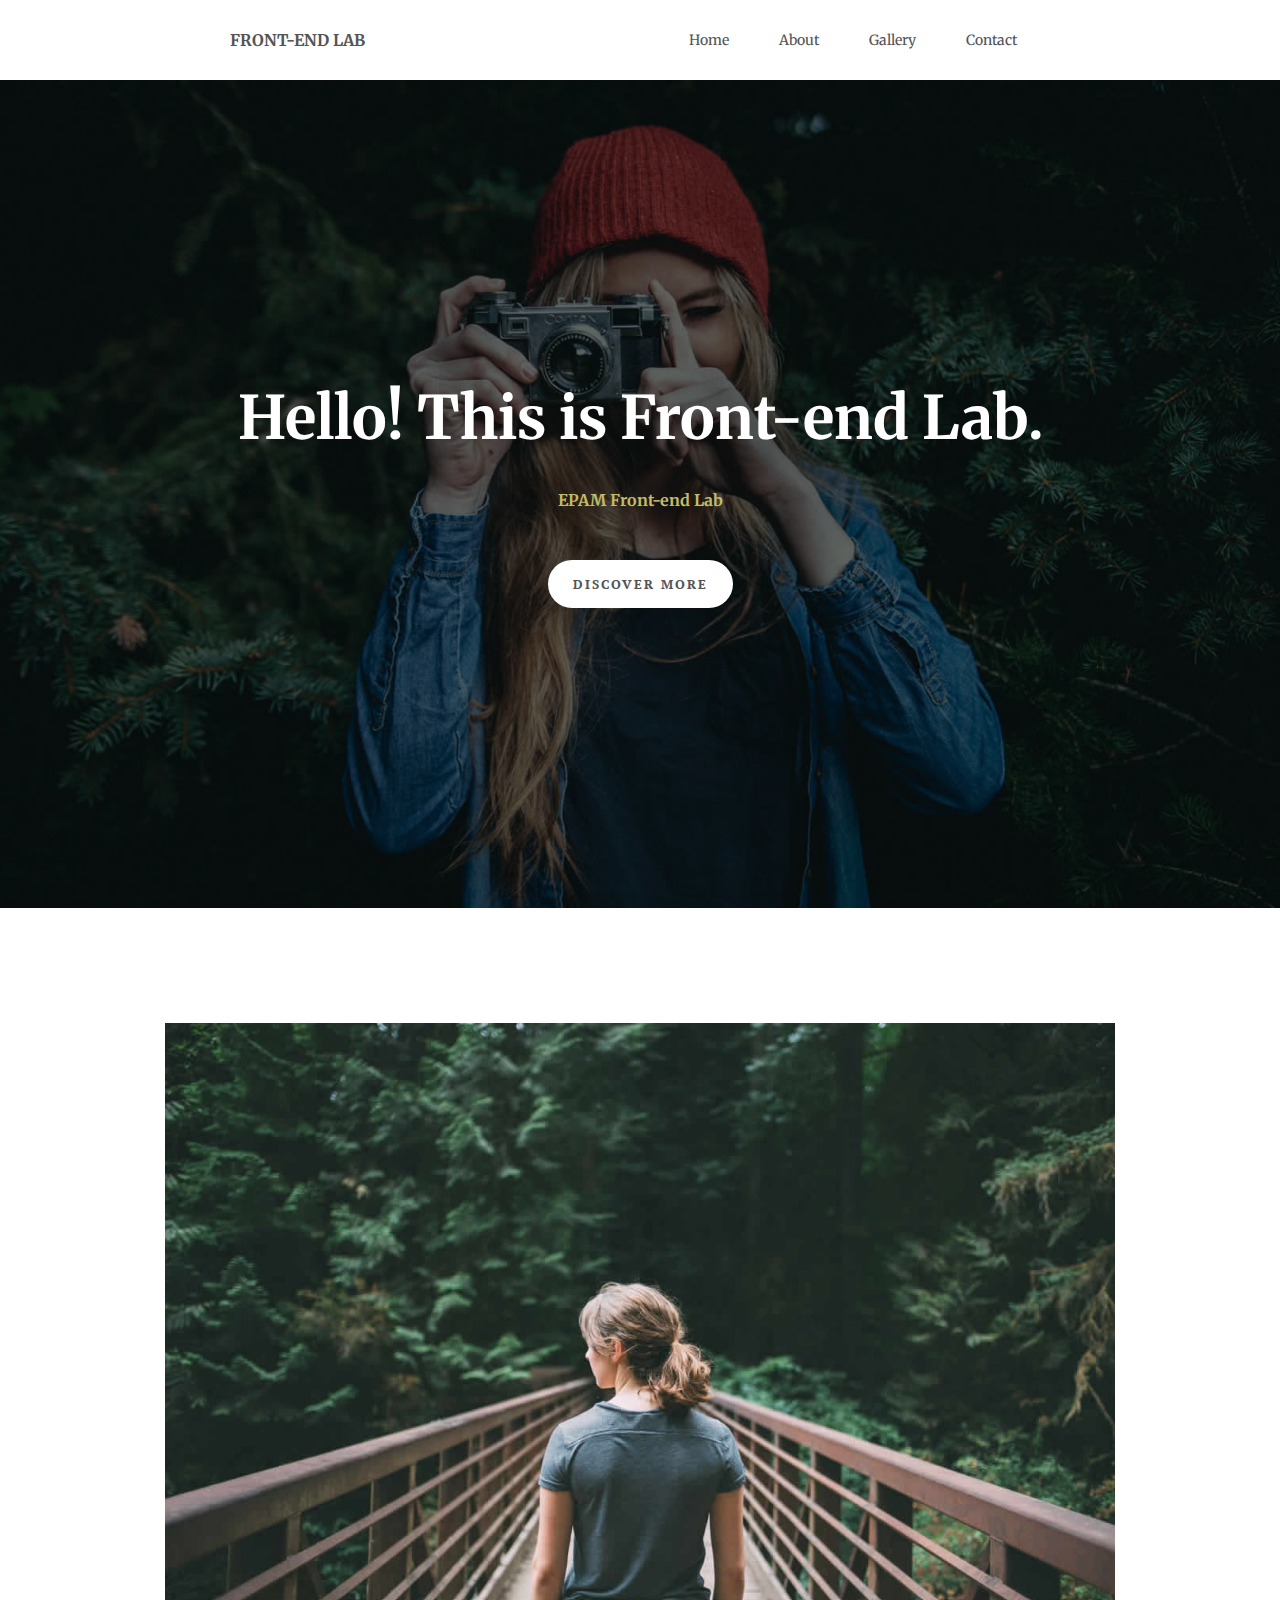
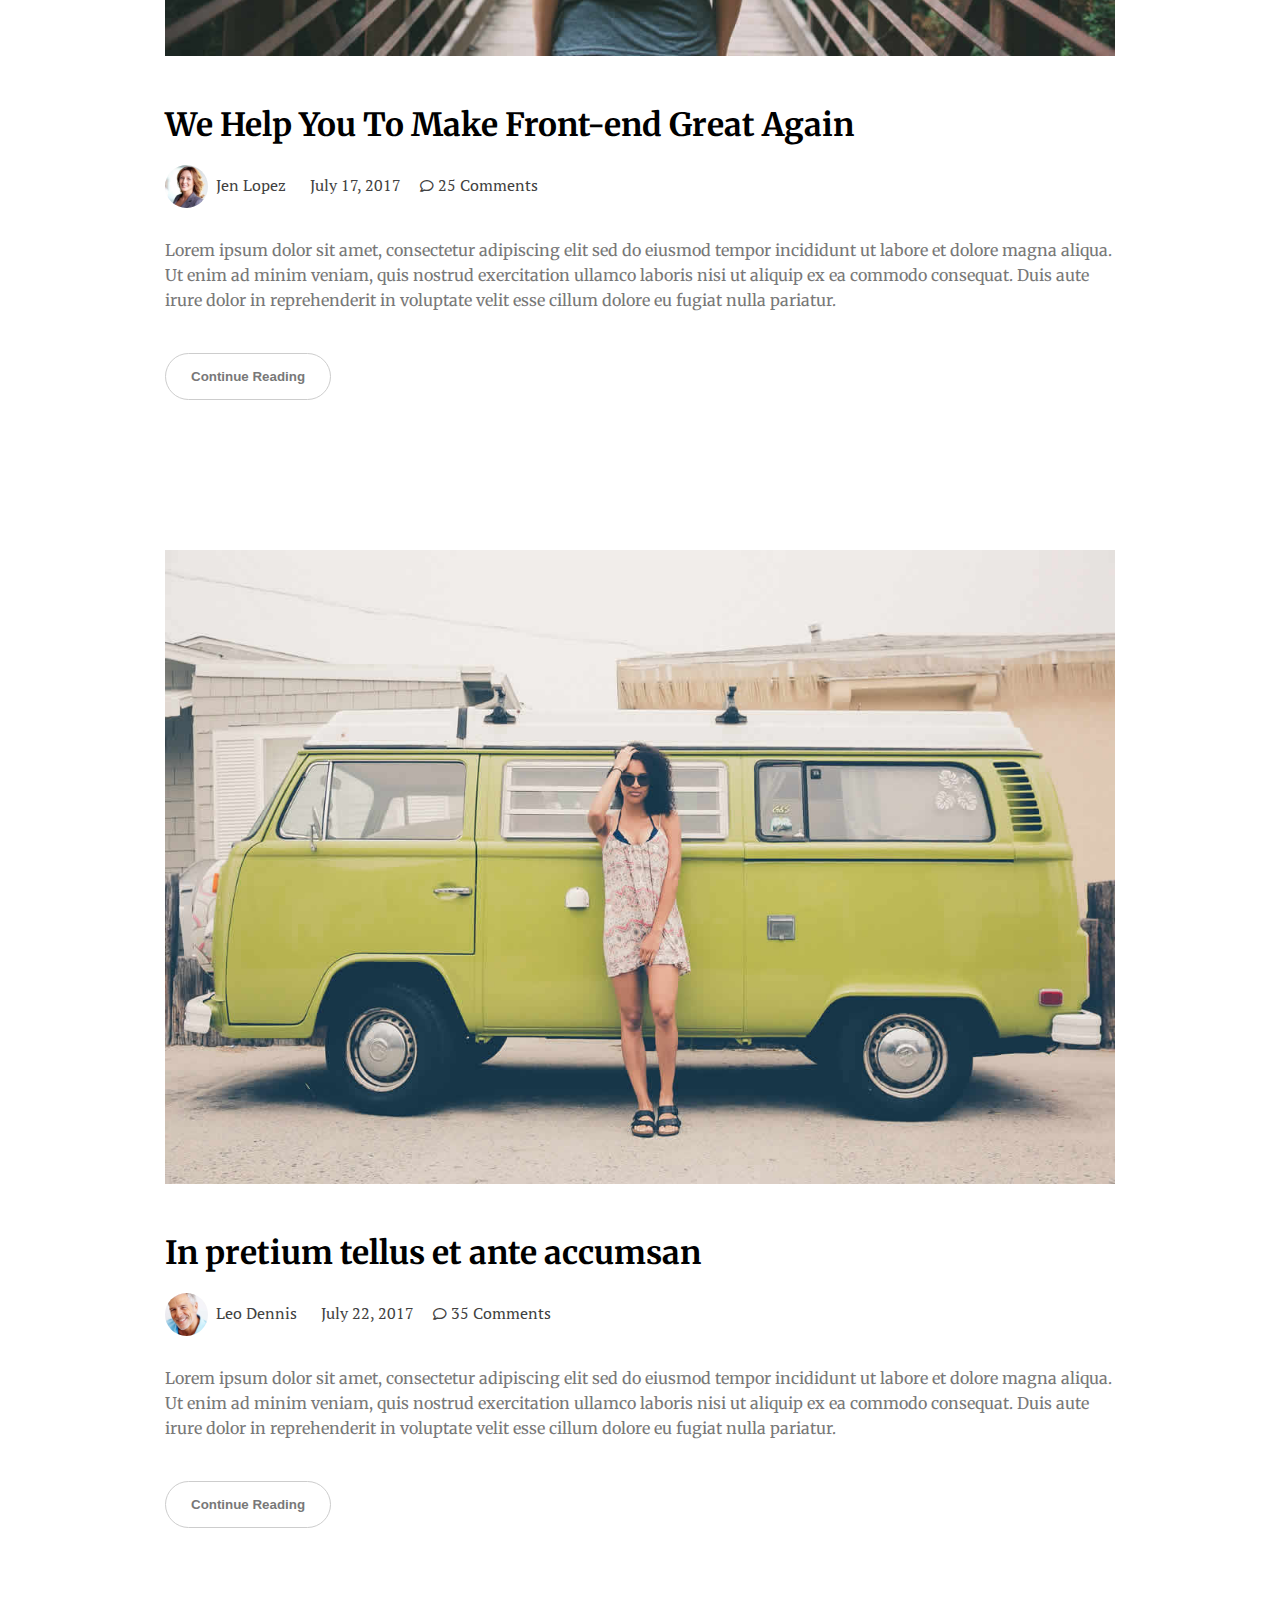
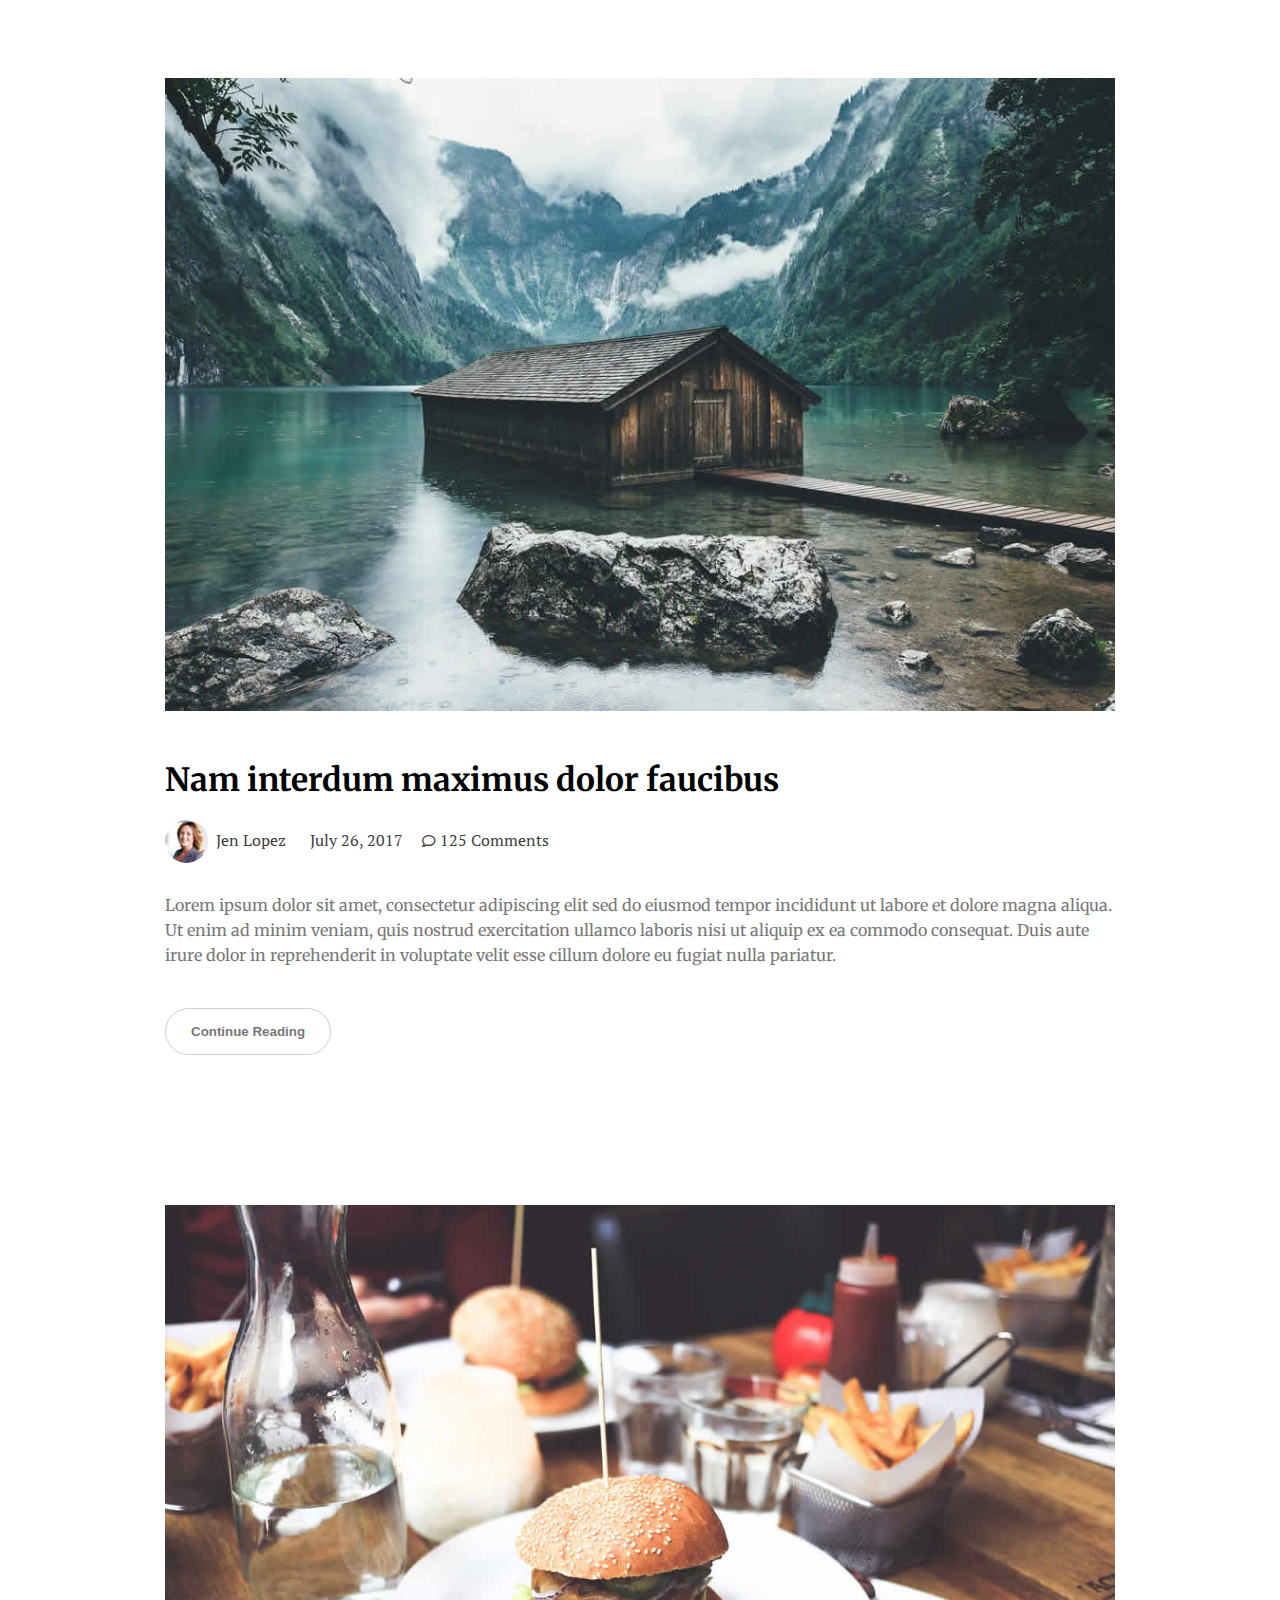
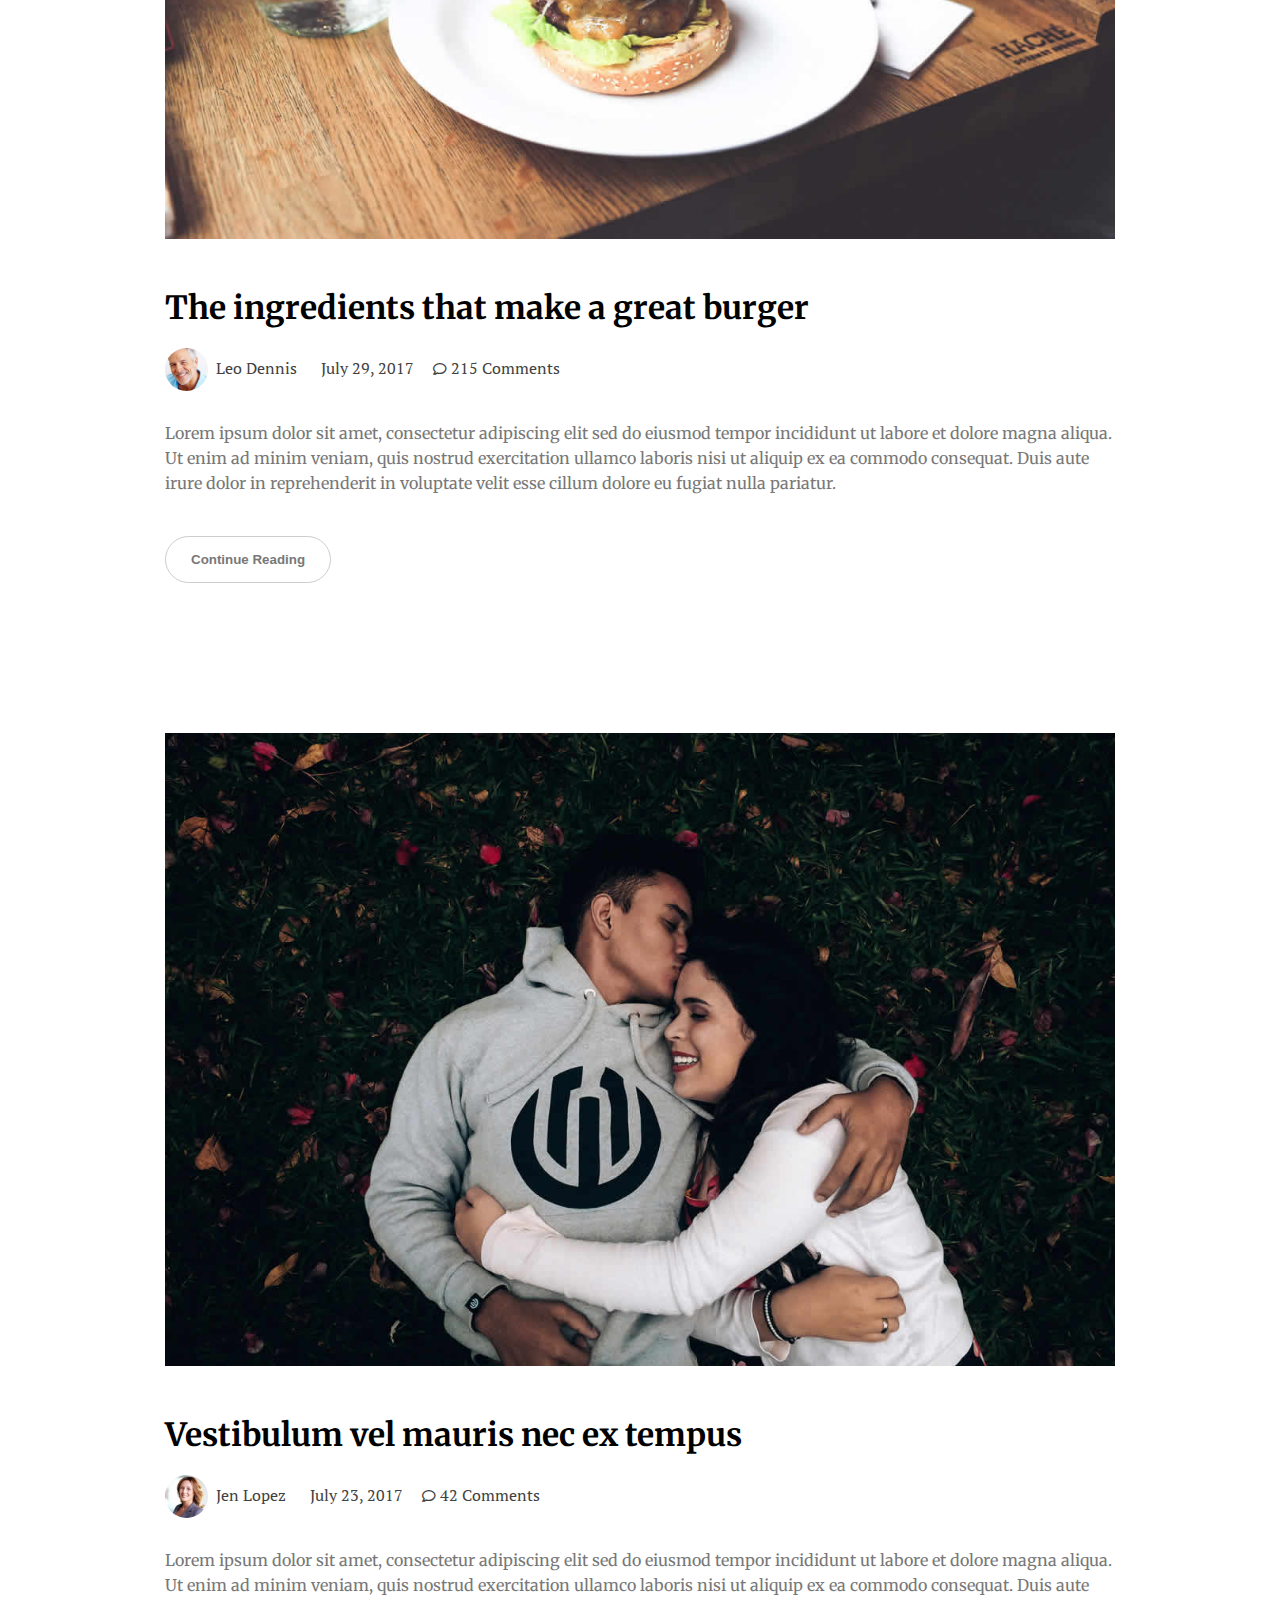
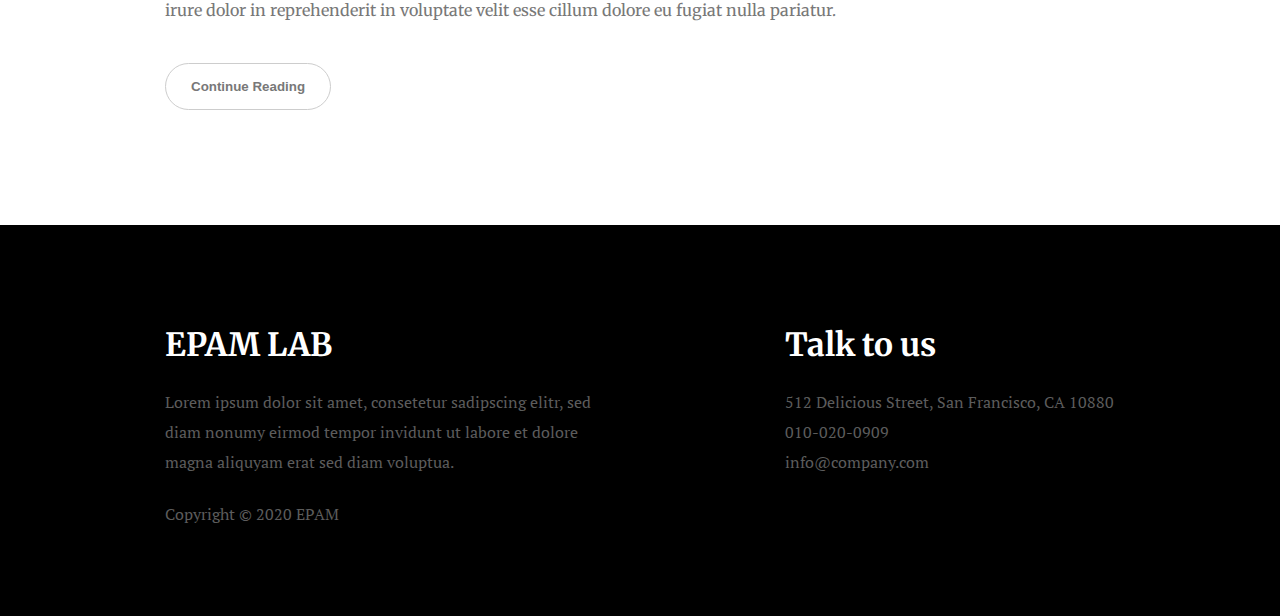
==== FL13_HW4/homework/index.html @ f28b0c0f "Add files via upload" ====
<!DOCTYPE html>
<html lang="en">
<head>
    <meta charset="UTF-8">
    <meta name="viewport" content="width=device-width, initial-scale=1.0">

    <link href="https://fonts.googleapis.com/css2?family=Merriweather:wght@300&display=swap" rel="stylesheet">
    <link href="https://fonts.googleapis.com/css2?family=PT+Serif&display=swap" rel="stylesheet">
    <link rel="stylesheet" type="text/css" href="https://use.fontawesome.com/releases/v5.12.0/css/all.css">

    <link rel="stylesheet" type="text/css" href="css/style.css">

    <title>Document</title>
</head>
<body>
    

    <header class="header">
            <nav class="navbar">
                <a class="navbar__brand" href="#">Front-end Lab</a>
                <input type="checkbox" id="button" class="navbar__hamburger">
                <label for="button" class="navbar__hamburger"><i class="fas fa-bars"></i></label>
                <ul class="navbar__list">
                    <li class="navbar-list__item"><a href="#">Home</a></li>
                    <li class="navbar-list__item"><a href="#">About</a></li>
                    <li class="navbar-list__item"><a href="#">Gallery</a></li>
                    <li class="navbar-list__item"><a href="#">Contact</a></li>
                </ul>
            </nav>
    
            <div class="homepage">
                <div class="homepage__wrap">
                    <h1 class="homepage__heading-1">Hello! This is Front-end Lab.</h1>
                    <h4 class="homepage__heading-2">EPAM Front-end Lab</h4>
                    <button class="homepage__learn-more">Discover More</button>
                </div>
            </div>
    </header>
    <main class="section">
        <div class="section__container">
            <section class="section__hero">
                <div class="section__header">
                    <img src="./img/blog-image1.jpg" alt="blog-image" class="section-header__img">
                </div>
                <div class="section__body">
                    <h1 class="section-body__title">We Help You To Make Front-end Great Again</h1>
                    <div class="section-body__info">
                        <div class="section-body__wrap-img">
                            <img src="./img/author-image1.jpg" alt="author-image" class="section-body__img">
                        </div>
                        <div class="section-body__wrap-info">
                            <p class="section-body-info__item">
                                <span class="info-item__name">Jen Lopez</span>
                                <span class="info-item__date">July 17, 2017</span>
                                <span class="info-item__cmnt"><i class="far fa-comment"></i> 25 Comments</span>
                            </p>
                        </div>
                    </div>
                    <div class="section-body__content">
                        <p class="section-body-content__item">
                            Lorem ipsum dolor sit amet, consectetur adipiscing elit sed do eiusmod tempor incididunt ut labore et dolore magna aliqua. Ut enim ad minim veniam, quis nostrud exercitation ullamco laboris nisi ut aliquip ex ea commodo consequat. Duis aute irure dolor in reprehenderit in voluptate velit esse cillum dolore eu fugiat nulla pariatur.
                        </p>
                    </div>
                    <div class="section-body__learn-more">
                        <button class="section-body-lm__item">
                            Continue Reading
                        </button>
                    </div>
                </div>
            </section>

            <section class="section__hero">
                <div class="section__header">
                    <img src="./img/blog-image2.jpg" alt="blog-image" class="section-header__img">
                </div>
                <div class="section__body">
                    <h1 class="section-body__title">In pretium tellus et ante accumsan</h1>
                    <div class="section-body__info">
                        <div class="section-body__wrap-img">
                            <img src="./img/author-image2.jpg" alt="author-image" class="section-body__img">
                        </div>
                        <div class="section-body__wrap-info">
                            <p class="section-body-info__item">
                                <span class="info-item__name">Leo Dennis</span>
                                <span class="info-item__date">July 22, 2017</span>
                                <span class="info-item__cmnt"><i class="far fa-comment"></i> 35 Comments</span>
                            </p>
                        </div>
                    </div>
                    <div class="section-body__content">
                        <p class="section-body-content__item">
                            Lorem ipsum dolor sit amet, consectetur adipiscing elit sed do eiusmod tempor incididunt ut labore et dolore magna aliqua. Ut enim ad minim veniam, quis nostrud exercitation ullamco laboris nisi ut aliquip ex ea commodo consequat. Duis aute irure dolor in reprehenderit in voluptate velit esse cillum dolore eu fugiat nulla pariatur.
                        </p>
                    </div>
                    <div class="section-body__learn-more">
                        <button class="section-body-lm__item">
                            Continue Reading
                        </button>
                    </div>
                </div>
            </section>

            <section class="section__hero">
                <div class="section__header">
                    <img src="./img/blog-image3.jpg" alt="blog-image" class="section-header__img">
                </div>
                <div class="section__body">
                    <h1 class="section-body__title">Nam interdum maximus dolor faucibus</h1>
                    <div class="section-body__info">
                        <div class="section-body__wrap-img">
                            <img src="./img/author-image1.jpg" alt="author-image" class="section-body__img">
                        </div>
                        <div class="section-body__wrap-info">
                            <p class="section-body-info__item">
                                <span class="info-item__name">Jen Lopez</span>
                                <span class="info-item__date">July 26, 2017</span>
                                <span class="info-item__cmnt"><i class="far fa-comment"></i> 125 Comments</span>
                            </p>
                        </div>
                    </div>
                    <div class="section-body__content">
                        <p class="section-body-content__item">
                            Lorem ipsum dolor sit amet, consectetur adipiscing elit sed do eiusmod tempor incididunt ut labore et dolore magna aliqua. Ut enim ad minim veniam, quis nostrud exercitation ullamco laboris nisi ut aliquip ex ea commodo consequat. Duis aute irure dolor in reprehenderit in voluptate velit esse cillum dolore eu fugiat nulla pariatur.
                        </p>
                    </div>
                    <div class="section-body__learn-more">
                        <button class="section-body-lm__item">
                            Continue Reading
                        </button>
                    </div>
                </div>
            </section>

            <section class="section__hero">
                <div class="section__header">
                    <img src="./img/blog-image4.jpg" alt="blog-image" class="section-header__img">
                </div>
                <div class="section__body">
                    <h1 class="section-body__title">The ingredients that make a great burger</h1>
                    <div class="section-body__info">
                        <div class="section-body__wrap-img">
                            <img src="./img/author-image2.jpg" alt="author-image" class="section-body__img">
                        </div>
                        <div class="section-body__wrap-info">
                            <p class="section-body-info__item">
                                <span class="info-item__name">Leo Dennis</span>
                                <span class="info-item__date">July 29, 2017</span>
                                <span class="info-item__cmnt"><i class="far fa-comment"></i> 215 Comments</span>
                            </p>
                        </div>
                    </div>
                    <div class="section-body__content">
                        <p class="section-body-content__item">
                            Lorem ipsum dolor sit amet, consectetur adipiscing elit sed do eiusmod tempor incididunt ut labore et dolore magna aliqua. Ut enim ad minim veniam, quis nostrud exercitation ullamco laboris nisi ut aliquip ex ea commodo consequat. Duis aute irure dolor in reprehenderit in voluptate velit esse cillum dolore eu fugiat nulla pariatur.
                        </p>
                    </div>
                    <div class="section-body__learn-more">
                        <button class="section-body-lm__item">
                            Continue Reading
                        </button>
                    </div>
                </div>
            </section>

            <section class="section__hero">
                <div class="section__header">
                    <img src="./img/blog-image5.jpg" alt="blog-image" class="section-header__img">
                </div>
                <div class="section__body">
                    <h1 class="section-body__title">Vestibulum vel mauris nec ex tempus</h1>
                    <div class="section-body__info">
                        <div class="section-body__wrap-img">
                            <img src="./img/author-image1.jpg" alt="author-image" class="section-body__img">
                        </div>
                        <div class="section-body__wrap-info">
                            <p class="section-body-info__item">
                                <span class="info-item__name">Jen Lopez</span>
                                <span class="info-item__date">July 23, 2017</span>
                                <span class="info-item__cmnt"><i class="far fa-comment"></i> 42 Comments</span>
                            </p>
                        </div>
                    </div>
                    <div class="section-body__content">
                        <p class="section-body-content__item">
                            Lorem ipsum dolor sit amet, consectetur adipiscing elit sed do eiusmod tempor incididunt ut labore et dolore magna aliqua. Ut enim ad minim veniam, quis nostrud exercitation ullamco laboris nisi ut aliquip ex ea commodo consequat. Duis aute irure dolor in reprehenderit in voluptate velit esse cillum dolore eu fugiat nulla pariatur.
                        </p>
                    </div>
                    <div class="section-body__learn-more">
                        <button class="section-body-lm__item">
                            Continue Reading
                        </button>
                    </div>
                </div>
            </section>
        </div>
    </main>
    <footer class="footer">
        <div class="footer__container">
            <div class="footer__copyright">
                <h1 class="footer-copyright__title">EPAM LAB</h1>
                <p class="footer-copyright__item">
                    Lorem ipsum dolor sit amet, consetetur sadipscing elitr, sed diam nonumy eirmod tempor invidunt ut labore et dolore magna aliquyam erat sed diam voluptua.
                </p>
                <p class="footer-copyright__item">Copyright © 2020 EPAM</p>
            </div>
            <div class="footer__contacts">
                <h1 class="footer-contacts__title">Talk to us</h1>
                <address class="footer-contacts__adress">
                    <span>512 Delicious Street, San Francisco, CA 10880</span>
                    <span>010-020-0909</span>
                    <a href="info@company.com" class="footer-contacts__email">info@company.com</a>
                </address>
            </div>
        </div>
    </footer>
</body>
</html>
---- FL13_HW4/homework/css/style.css ----
*{
    margin:0;
    padding:0;
}
html, body{
    width:100%;
    height: 100%;
    font-family: 'Merriweather', sans-serif;
    font-size: 16px;
}
ul, a{
    list-style: none;
    text-decoration: none;
}
button{
    padding: 15px 25px;
    color: #545454;
    font-weight: bold;
    border-radius: 28px;
    background: #FFF;
    transition: 0.3s;
    cursor: pointer;
    border: none; 
    outline: none;
}
.header .navbar__hamburger{
    visibility: hidden;
}
.header .navbar{
    display:Flex;
    flex-direction: row;
    justify-content: space-between;
    align-items: center;
    padding: 25px 0;
}
.header .navbar__dropdown{
    display:none;
}
.header .navbar__list{
    margin-right: 240px;
}
.header .navbar-list__item{
    display:inline;
    margin: 0 23px;
    font-size:14px;
}
.header .navbar-list__item a{
    color:#545454;
    transition: 0.3s;
}
.header .navbar-list__item a:hover{
    color:#C2BC66;
}
.header .navbar__brand{
    margin-left: 230px;
    color: #545454;
    text-transform: uppercase;
    font-weight: bold;
}
.header .homepage{
    position: relative;
    background:linear-gradient(rgba(0, 0, 0, 0.6), rgba(0, 0, 0, 0.6)),url(../img/home-bg.jpg) no-repeat center top;
    background-size: cover;
    height: 92vh;
}
.header .homepage__wrap{
    display:flex;
    flex-direction: column;
    justify-content: center;
    align-items: center;
    margin: 0 auto;
    max-width: 1150px;
    height: 100%;
    text-align:center;
}
.header .homepage__heading-1{
    color: #FFF;
    font-size:60px;
}
.header .homepage__heading-2{
    margin-top: 35px;
    color: #C2BC66;
}
.header .homepage__learn-more{
    margin-top: 50px;
    text-transform: uppercase;
    letter-spacing: 2px;
    transition: 0.3s;
    font-family: 'PT Serif', serif;
}
.header .homepage__learn-more:hover{
    background: none;
    color:#FFF;
}
.section{
    padding: 115px 0;
}
.section__container{
    max-width: 950px;
    margin: 0 auto;
}
.section__hero{
    margin-top: 150px;
}
.section__hero:nth-child(1){
    margin-top:0;
}
.section-header__img{
    width:100%;
    max-width: 950px;
}
.section-body__info{
    display:flex;
    flex-direction: row;
    align-items: center;
}
.section-body__wrap-info{
    margin-bottom:8px;
}
.section-body__img{
    width: 43px;
    height: 43px;
    border-radius: 50%;
}
.section-body__title{
    margin-top:45px;
}
.section-body__info{
    margin-top:20px;
    color:#414141;
    font-family: 'PT Serif', serif;
}
.section__body .info-item__name{
    margin-left: 8px;
}
.section__body .info-item__date{
    margin-left: 20px;
}
.section__body .info-item__cmnt{
    margin-left: 15px;
}
.section__body .info-item__cmnt i{
    font-size: 13.5px;
}
.section-body__content{
    margin-top:25px;
}
.section-body-content__item{
    line-height: 25px;
}
.section-body-lm__item{
    margin-top:40px;
    font-weight: bold;
    border: solid 1px #CDCDCD;
}
.section-body-lm__item:hover{
    background: #CDCDCD;
    color: #FFF;
}
.section__body .section-body-content__item, .section-body-lm__item{
    color: #787878;
}
.footer{
    padding: 100px 0 87px 0;
    background: #000;
    color:#5C5C5C;
}
.footer__container{
    display:flex;
    flex-direction: row;
    justify-content: space-between;
    margin: 0 auto;
    max-width: 950px;
}
.footer__copyright{
    width: 440px;
}
.footer-copyright__item{
    margin-top: 22px;
    line-height: 30px;
    font-family: 'PT Serif', serif;
}
.footer__contacts{
    width: 330px;
}
.footer-contacts__adress{
    display:inline-flex;
    margin-top:22px;
    flex-direction: column;
    font-family: 'PT Serif', serif;
    font-style: normal;
}
.footer-contacts__adress span, a{
    line-height: 30px;
}
.footer-contacts__email{
    color:#5C5C5C;
}
.footer-contacts__title, .footer-copyright__title{
    color:#FFF;
}

@media screen and (max-width: 1050px) { 
    .header .navbar{
        position:relative;
    }
    .header .navbar__hamburger{
        visibility: visible;
    }
    .header .navbar__list{
        position: absolute;
        user-select: none; 
        width: 100%;
        left: -1999px;
        top: 86px;
        transition: all 0.4s;
        z-index: 100;
    }
    .header .navbar-list__item{
        display: block;
        width: 100%;
        margin: -1px 0;
        padding: 20px;
        text-align:center;
        box-sizing: border-box;
        background: #FFF;
    }
    .header .navbar-list__item:hover{
        background: #787878;
    }
    .header .navbar-list__item:hover a{
        color: #FFF;
    }
    .header .navbar input[type=checkbox]{
        display: none;
    }
    .header .navbar input[type=checkbox]:checked ~ ul{
        left: 0;
    }
    .header label {
        position: relative;
        padding: 7px 10px;
        border: solid 1px #000;
        border-radius: 5px;
        margin-right: 40px;
        transition: all 0.3s;
    }
    .header .navbar label::after {
        content: '\2716';
        position: absolute;
        color: #C2BC66;
        font-size: 0px;
        top: 5px;
        right: 10px;
    }
    .header .navbar input[type=checkbox]:checked ~  label{
        color: #FFF;
        border-color: #C2BC66;
        transform: rotate(90deg);
    }
    .header .navbar input[type=checkbox]:checked ~  label::after{
        font-size: 17px;
    }
    .header .navbar__brand{
        margin-left: 30px;
    }
    .section, .footer{
        padding-left: 30px;
        padding-right: 30px;
    }
    .footer__container{
        flex-direction: column-reverse;
        justify-content: center;
    }
    .footer__copyright{
        margin-top: 20px;
    }
}
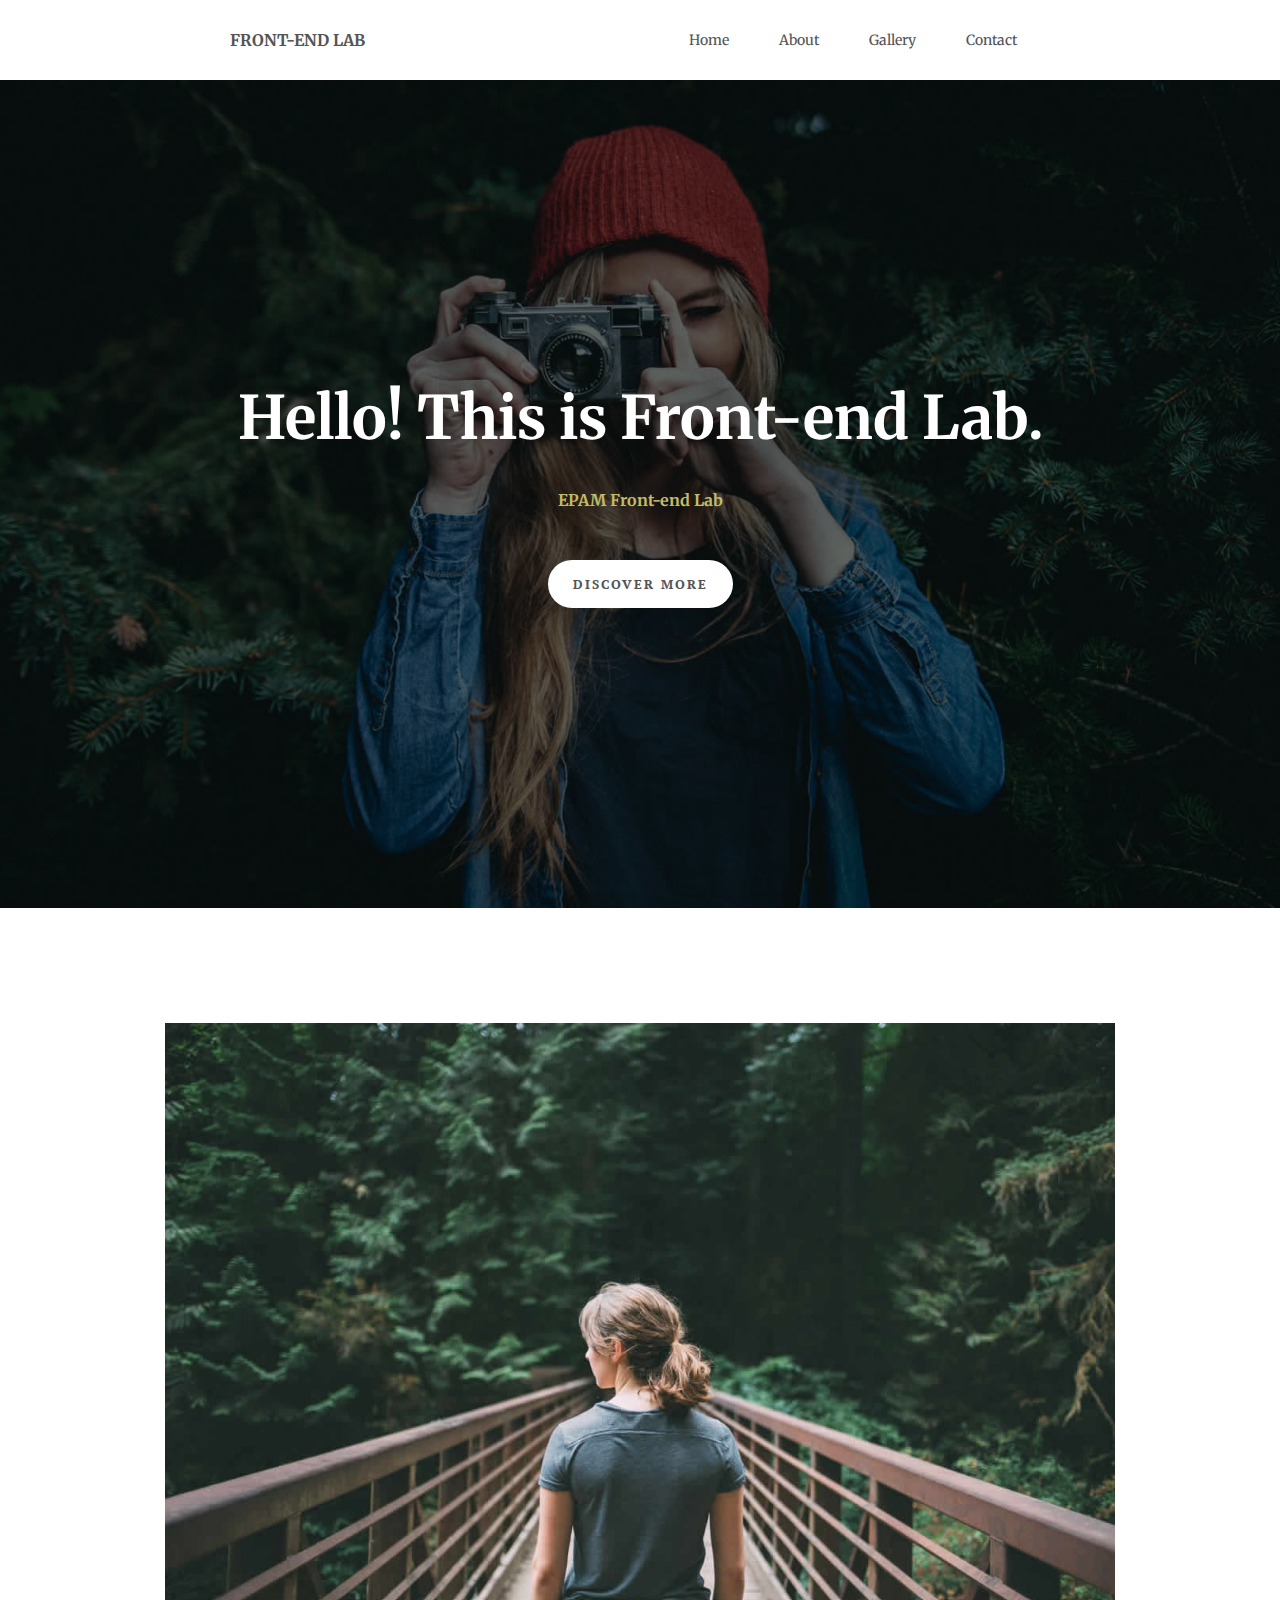
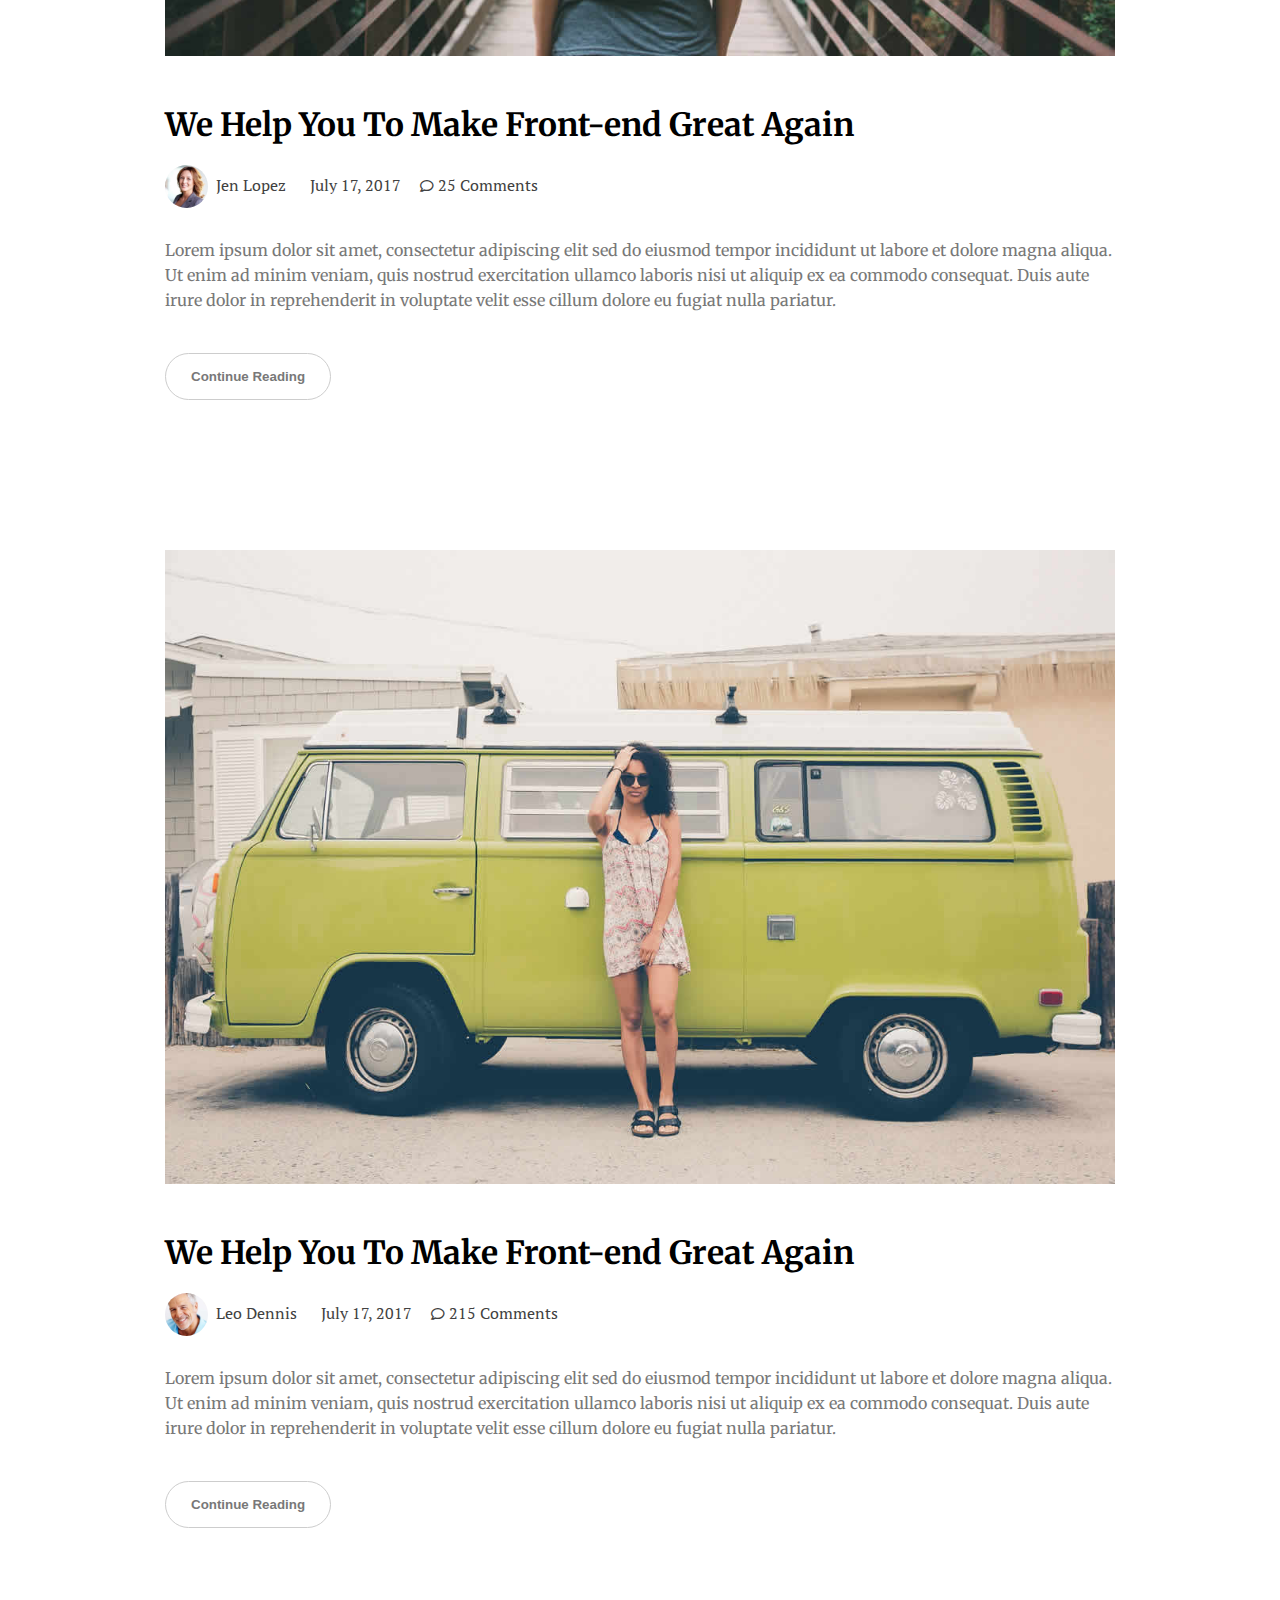
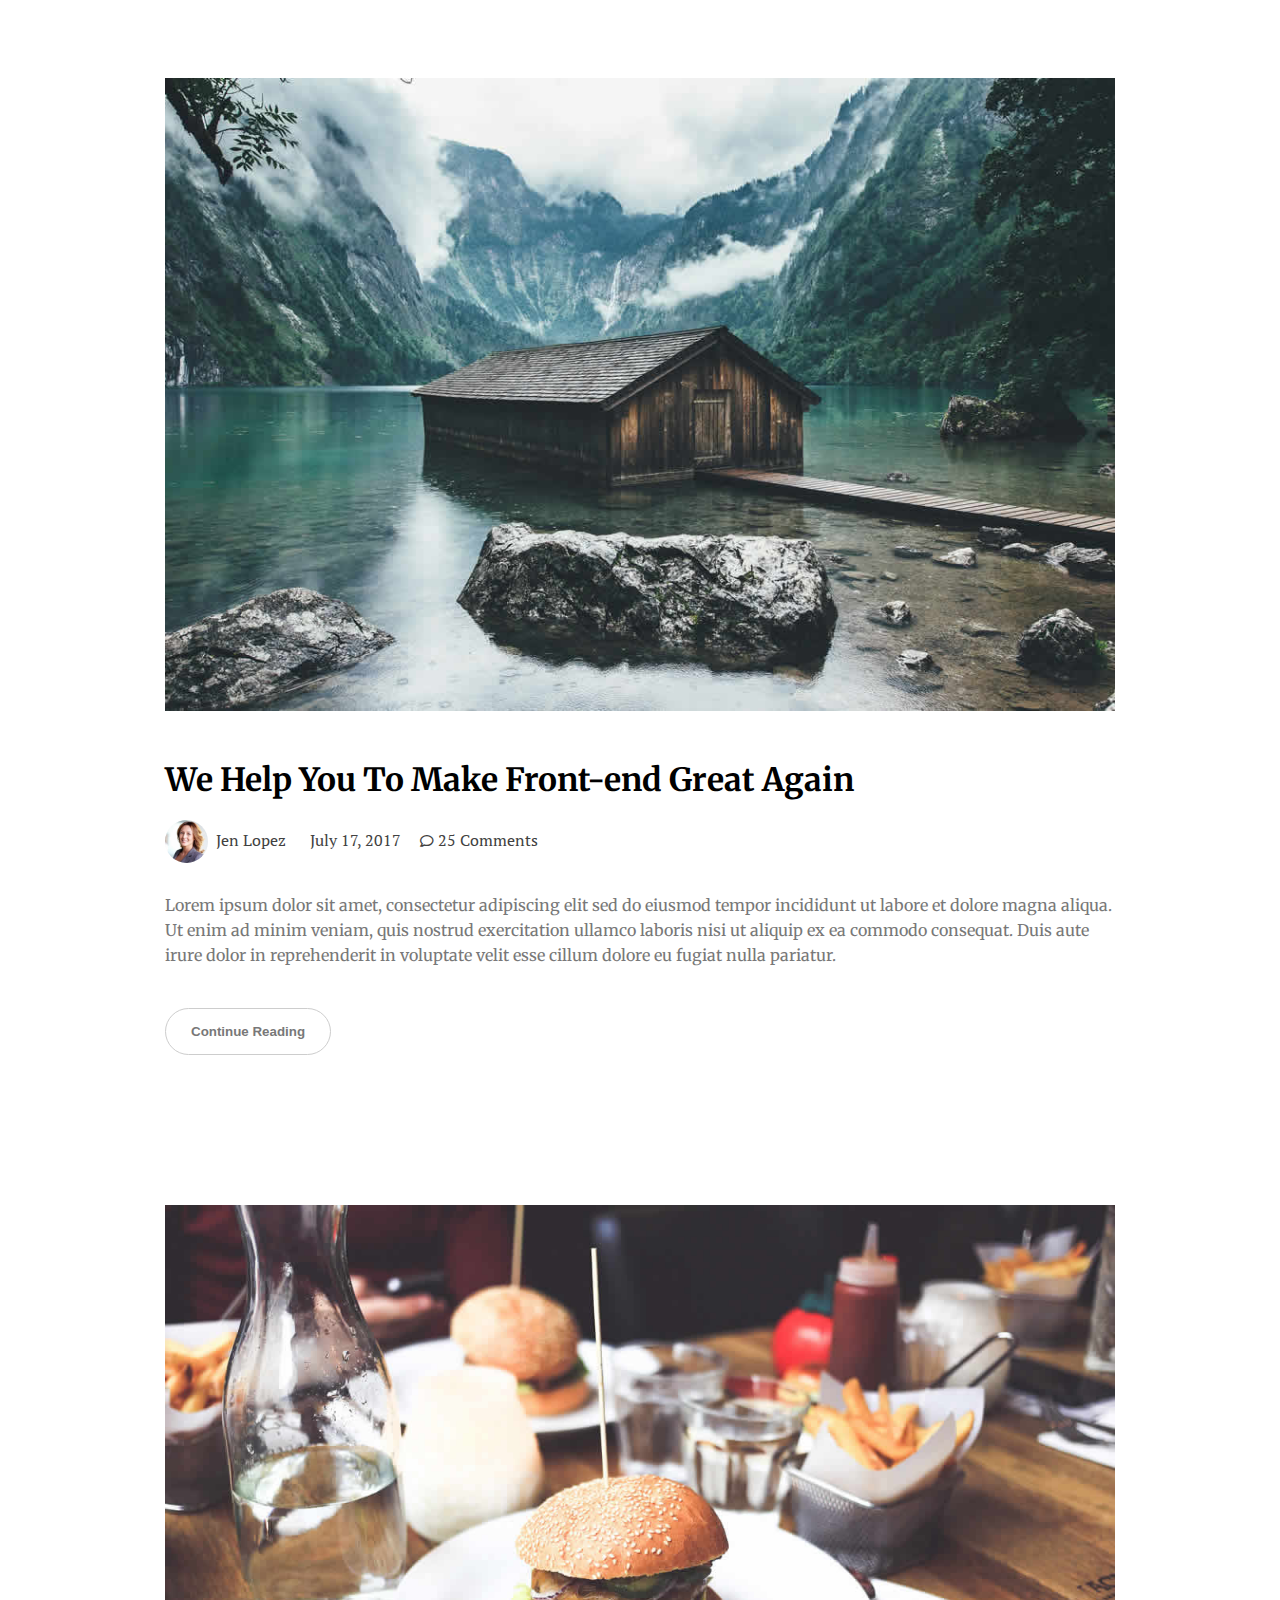
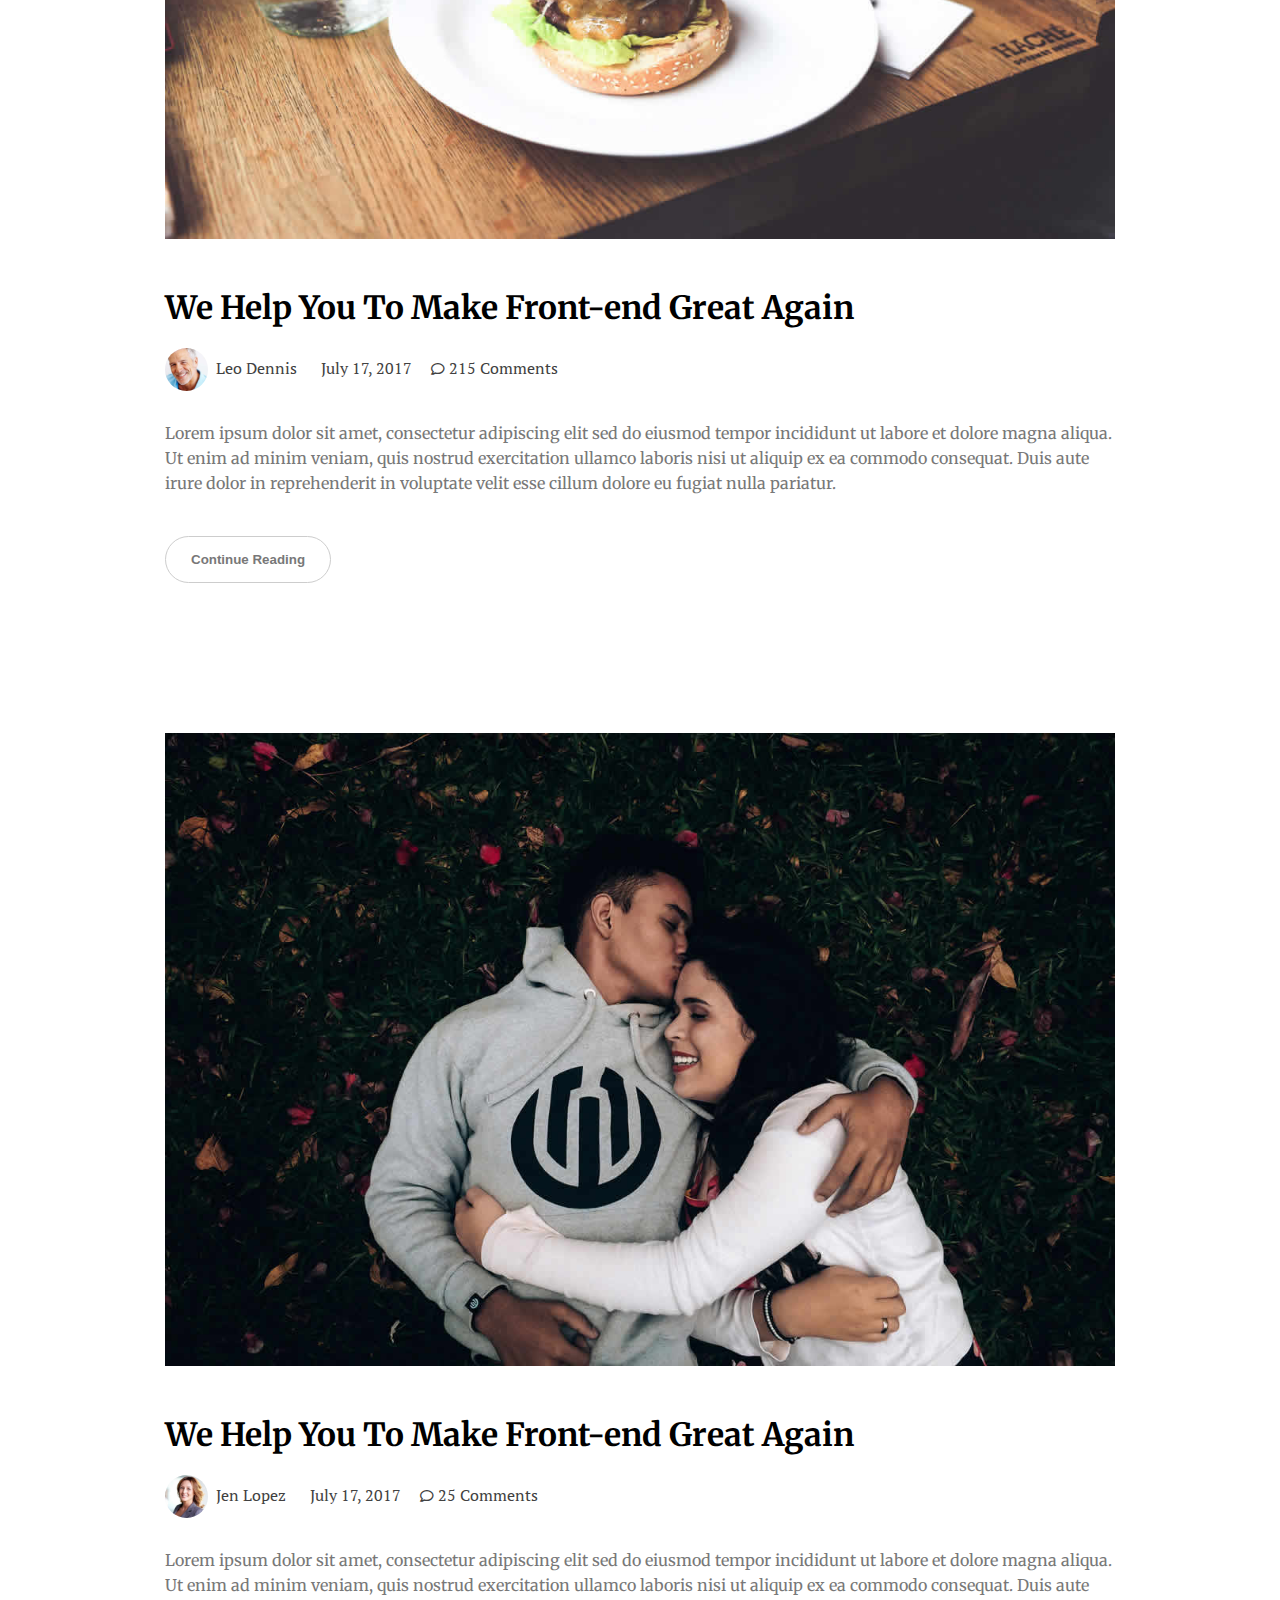
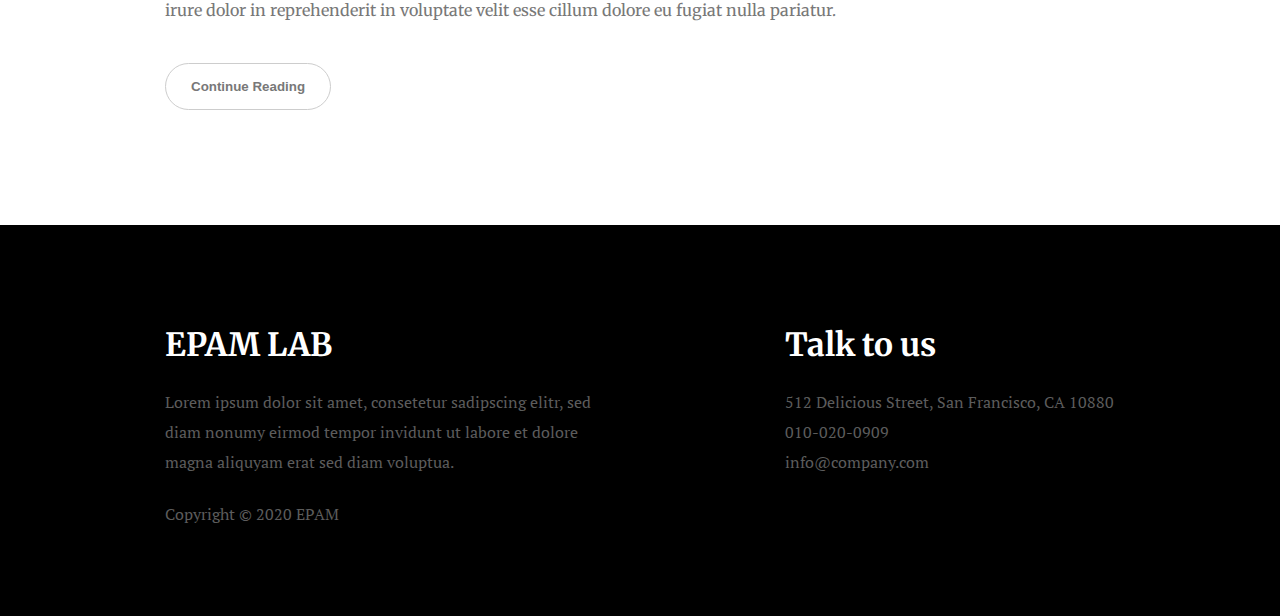
==== commit f1fca2e5: "Refactoring" ====
--- a/FL13_HW4/homework/index.html
+++ b/FL13_HW4/homework/index.html
@@ -21,10 +21,10 @@
                 <input type="checkbox" id="button" class="navbar__hamburger">
                 <label for="button" class="navbar__hamburger"><i class="fas fa-bars"></i></label>
                 <ul class="navbar__list">
-                    <li class="navbar-list__item"><a href="#">Home</a></li>
-                    <li class="navbar-list__item"><a href="#">About</a></li>
-                    <li class="navbar-list__item"><a href="#">Gallery</a></li>
-                    <li class="navbar-list__item"><a href="#">Contact</a></li>
+                    <li class="navbar__list_item"><a href="#">Home</a></li>
+                    <li class="navbar__list_item"><a href="#">About</a></li>
+                    <li class="navbar__list_item"><a href="#">Gallery</a></li>
+                    <li class="navbar__list_item"><a href="#">Contact</a></li>
                 </ul>
             </nav>
     
@@ -40,153 +40,153 @@
         <div class="section__container">
             <section class="section__hero">
                 <div class="section__header">
-                    <img src="./img/blog-image1.jpg" alt="blog-image" class="section-header__img">
-                </div>
-                <div class="section__body">
-                    <h1 class="section-body__title">We Help You To Make Front-end Great Again</h1>
-                    <div class="section-body__info">
-                        <div class="section-body__wrap-img">
-                            <img src="./img/author-image1.jpg" alt="author-image" class="section-body__img">
-                        </div>
-                        <div class="section-body__wrap-info">
-                            <p class="section-body-info__item">
-                                <span class="info-item__name">Jen Lopez</span>
-                                <span class="info-item__date">July 17, 2017</span>
-                                <span class="info-item__cmnt"><i class="far fa-comment"></i> 25 Comments</span>
-                            </p>
-                        </div>
-                    </div>
-                    <div class="section-body__content">
-                        <p class="section-body-content__item">
-                            Lorem ipsum dolor sit amet, consectetur adipiscing elit sed do eiusmod tempor incididunt ut labore et dolore magna aliqua. Ut enim ad minim veniam, quis nostrud exercitation ullamco laboris nisi ut aliquip ex ea commodo consequat. Duis aute irure dolor in reprehenderit in voluptate velit esse cillum dolore eu fugiat nulla pariatur.
-                        </p>
-                    </div>
-                    <div class="section-body__learn-more">
-                        <button class="section-body-lm__item">
-                            Continue Reading
-                        </button>
-                    </div>
-                </div>
-            </section>
-
-            <section class="section__hero">
-                <div class="section__header">
-                    <img src="./img/blog-image2.jpg" alt="blog-image" class="section-header__img">
-                </div>
-                <div class="section__body">
-                    <h1 class="section-body__title">In pretium tellus et ante accumsan</h1>
-                    <div class="section-body__info">
-                        <div class="section-body__wrap-img">
-                            <img src="./img/author-image2.jpg" alt="author-image" class="section-body__img">
-                        </div>
-                        <div class="section-body__wrap-info">
-                            <p class="section-body-info__item">
-                                <span class="info-item__name">Leo Dennis</span>
-                                <span class="info-item__date">July 22, 2017</span>
-                                <span class="info-item__cmnt"><i class="far fa-comment"></i> 35 Comments</span>
-                            </p>
-                        </div>
-                    </div>
-                    <div class="section-body__content">
-                        <p class="section-body-content__item">
-                            Lorem ipsum dolor sit amet, consectetur adipiscing elit sed do eiusmod tempor incididunt ut labore et dolore magna aliqua. Ut enim ad minim veniam, quis nostrud exercitation ullamco laboris nisi ut aliquip ex ea commodo consequat. Duis aute irure dolor in reprehenderit in voluptate velit esse cillum dolore eu fugiat nulla pariatur.
-                        </p>
-                    </div>
-                    <div class="section-body__learn-more">
-                        <button class="section-body-lm__item">
-                            Continue Reading
-                        </button>
-                    </div>
-                </div>
-            </section>
-
-            <section class="section__hero">
-                <div class="section__header">
-                    <img src="./img/blog-image3.jpg" alt="blog-image" class="section-header__img">
-                </div>
-                <div class="section__body">
-                    <h1 class="section-body__title">Nam interdum maximus dolor faucibus</h1>
-                    <div class="section-body__info">
-                        <div class="section-body__wrap-img">
-                            <img src="./img/author-image1.jpg" alt="author-image" class="section-body__img">
-                        </div>
-                        <div class="section-body__wrap-info">
-                            <p class="section-body-info__item">
-                                <span class="info-item__name">Jen Lopez</span>
-                                <span class="info-item__date">July 26, 2017</span>
-                                <span class="info-item__cmnt"><i class="far fa-comment"></i> 125 Comments</span>
-                            </p>
-                        </div>
-                    </div>
-                    <div class="section-body__content">
-                        <p class="section-body-content__item">
-                            Lorem ipsum dolor sit amet, consectetur adipiscing elit sed do eiusmod tempor incididunt ut labore et dolore magna aliqua. Ut enim ad minim veniam, quis nostrud exercitation ullamco laboris nisi ut aliquip ex ea commodo consequat. Duis aute irure dolor in reprehenderit in voluptate velit esse cillum dolore eu fugiat nulla pariatur.
-                        </p>
-                    </div>
-                    <div class="section-body__learn-more">
-                        <button class="section-body-lm__item">
-                            Continue Reading
-                        </button>
-                    </div>
-                </div>
-            </section>
-
-            <section class="section__hero">
-                <div class="section__header">
-                    <img src="./img/blog-image4.jpg" alt="blog-image" class="section-header__img">
-                </div>
-                <div class="section__body">
-                    <h1 class="section-body__title">The ingredients that make a great burger</h1>
-                    <div class="section-body__info">
-                        <div class="section-body__wrap-img">
-                            <img src="./img/author-image2.jpg" alt="author-image" class="section-body__img">
-                        </div>
-                        <div class="section-body__wrap-info">
-                            <p class="section-body-info__item">
-                                <span class="info-item__name">Leo Dennis</span>
-                                <span class="info-item__date">July 29, 2017</span>
-                                <span class="info-item__cmnt"><i class="far fa-comment"></i> 215 Comments</span>
-                            </p>
-                        </div>
-                    </div>
-                    <div class="section-body__content">
-                        <p class="section-body-content__item">
-                            Lorem ipsum dolor sit amet, consectetur adipiscing elit sed do eiusmod tempor incididunt ut labore et dolore magna aliqua. Ut enim ad minim veniam, quis nostrud exercitation ullamco laboris nisi ut aliquip ex ea commodo consequat. Duis aute irure dolor in reprehenderit in voluptate velit esse cillum dolore eu fugiat nulla pariatur.
-                        </p>
-                    </div>
-                    <div class="section-body__learn-more">
-                        <button class="section-body-lm__item">
-                            Continue Reading
-                        </button>
-                    </div>
-                </div>
-            </section>
-
-            <section class="section__hero">
-                <div class="section__header">
-                    <img src="./img/blog-image5.jpg" alt="blog-image" class="section-header__img">
-                </div>
-                <div class="section__body">
-                    <h1 class="section-body__title">Vestibulum vel mauris nec ex tempus</h1>
-                    <div class="section-body__info">
-                        <div class="section-body__wrap-img">
-                            <img src="./img/author-image1.jpg" alt="author-image" class="section-body__img">
-                        </div>
-                        <div class="section-body__wrap-info">
-                            <p class="section-body-info__item">
-                                <span class="info-item__name">Jen Lopez</span>
-                                <span class="info-item__date">July 23, 2017</span>
-                                <span class="info-item__cmnt"><i class="far fa-comment"></i> 42 Comments</span>
-                            </p>
-                        </div>
-                    </div>
-                    <div class="section-body__content">
-                        <p class="section-body-content__item">
-                            Lorem ipsum dolor sit amet, consectetur adipiscing elit sed do eiusmod tempor incididunt ut labore et dolore magna aliqua. Ut enim ad minim veniam, quis nostrud exercitation ullamco laboris nisi ut aliquip ex ea commodo consequat. Duis aute irure dolor in reprehenderit in voluptate velit esse cillum dolore eu fugiat nulla pariatur.
-                        </p>
-                    </div>
-                    <div class="section-body__learn-more">
-                        <button class="section-body-lm__item">
+                    <img src="./img/blog-image1.jpg" alt="blog-image" class="section__header_img">
+                </div>
+                <div class="section__body">
+                    <h1 class="section__body_title">We Help You To Make Front-end Great Again</h1>
+                    <div class="section__body_info">
+                        <div class="section__body_wrap-img">
+                            <img src="./img/author-image1.jpg" alt="author-image" class="section__body_img">
+                        </div>
+                        <div class="section__body_wrap-info">
+                            <p class="section__body_info-item">
+                                <span class="info__item-name">Jen Lopez</span>
+                                <span class="info__item-date">July 17, 2017</span>
+                                <span class="info__item-cmnt"><i class="far fa-comment"></i> 25 Comments</span>
+                            </p>
+                        </div>
+                    </div>
+                    <div class="section__body_content">
+                        <p class="section__body_content-item">
+                            Lorem ipsum dolor sit amet, consectetur adipiscing elit sed do eiusmod tempor incididunt ut labore et dolore magna aliqua. Ut enim ad minim veniam, quis nostrud exercitation ullamco laboris nisi ut aliquip ex ea commodo consequat. Duis aute irure dolor in reprehenderit in voluptate velit esse cillum dolore eu fugiat nulla pariatur.
+                        </p>
+                    </div>
+                    <div class="section__body_learn-more">
+                        <button class="section__body_lm-item">
+                            Continue Reading
+                        </button>
+                    </div>
+                </div>
+            </section>
+
+            <section class="section__hero">
+                <div class="section__header">
+                    <img src="./img/blog-image2.jpg" alt="blog-image" class="section__header_img">
+                </div>
+                <div class="section__body">
+                    <h1 class="section__body_title">We Help You To Make Front-end Great Again</h1>
+                    <div class="section__body_info">
+                        <div class="section__body_wrap-img">
+                            <img src="./img/author-image2.jpg" alt="author-image" class="section__body_img">
+                        </div>
+                        <div class="section__body_wrap-info">
+                            <p class="section__body_info-item">
+                                <span class="info__item-name">Leo Dennis</span>
+                                <span class="info__item-date">July 17, 2017</span>
+                                <span class="info__item-cmnt"><i class="far fa-comment"></i> 215 Comments</span>
+                            </p>
+                        </div>
+                    </div>
+                    <div class="section__body_content">
+                        <p class="section__body_content-item">
+                            Lorem ipsum dolor sit amet, consectetur adipiscing elit sed do eiusmod tempor incididunt ut labore et dolore magna aliqua. Ut enim ad minim veniam, quis nostrud exercitation ullamco laboris nisi ut aliquip ex ea commodo consequat. Duis aute irure dolor in reprehenderit in voluptate velit esse cillum dolore eu fugiat nulla pariatur.
+                        </p>
+                    </div>
+                    <div class="section__body_learn-more">
+                        <button class="section__body_lm-item">
+                            Continue Reading
+                        </button>
+                    </div>
+                </div>
+            </section>
+
+            <section class="section__hero">
+                <div class="section__header">
+                    <img src="./img/blog-image3.jpg" alt="blog-image" class="section__header_img">
+                </div>
+                <div class="section__body">
+                    <h1 class="section__body_title">We Help You To Make Front-end Great Again</h1>
+                    <div class="section__body_info">
+                        <div class="section__body_wrap-img">
+                            <img src="./img/author-image1.jpg" alt="author-image" class="section__body_img">
+                        </div>
+                        <div class="section__body_wrap-info">
+                            <p class="section__body_info-item">
+                                <span class="info__item-name">Jen Lopez</span>
+                                <span class="info__item-date">July 17, 2017</span>
+                                <span class="info__item-cmnt"><i class="far fa-comment"></i> 25 Comments</span>
+                            </p>
+                        </div>
+                    </div>
+                    <div class="section__body_content">
+                        <p class="section__body_content-item">
+                            Lorem ipsum dolor sit amet, consectetur adipiscing elit sed do eiusmod tempor incididunt ut labore et dolore magna aliqua. Ut enim ad minim veniam, quis nostrud exercitation ullamco laboris nisi ut aliquip ex ea commodo consequat. Duis aute irure dolor in reprehenderit in voluptate velit esse cillum dolore eu fugiat nulla pariatur.
+                        </p>
+                    </div>
+                    <div class="section__body_learn-more">
+                        <button class="section__body_lm-item">
+                            Continue Reading
+                        </button>
+                    </div>
+                </div>
+            </section>
+
+            <section class="section__hero">
+                <div class="section__header">
+                    <img src="./img/blog-image4.jpg" alt="blog-image" class="section__header_img">
+                </div>
+                <div class="section__body">
+                    <h1 class="section__body_title">We Help You To Make Front-end Great Again</h1>
+                    <div class="section__body_info">
+                        <div class="section__body_wrap-img">
+                            <img src="./img/author-image2.jpg" alt="author-image" class="section__body_img">
+                        </div>
+                        <div class="section__body_wrap-info">
+                            <p class="section__body_info-item">
+                                <span class="info__item-name">Leo Dennis</span>
+                                <span class="info__item-date">July 17, 2017</span>
+                                <span class="info__item-cmnt"><i class="far fa-comment"></i> 215 Comments</span>
+                            </p>
+                        </div>
+                    </div>
+                    <div class="section__body_content">
+                        <p class="section__body_content-item">
+                            Lorem ipsum dolor sit amet, consectetur adipiscing elit sed do eiusmod tempor incididunt ut labore et dolore magna aliqua. Ut enim ad minim veniam, quis nostrud exercitation ullamco laboris nisi ut aliquip ex ea commodo consequat. Duis aute irure dolor in reprehenderit in voluptate velit esse cillum dolore eu fugiat nulla pariatur.
+                        </p>
+                    </div>
+                    <div class="section__body_learn-more">
+                        <button class="section__body_lm-item">
+                            Continue Reading
+                        </button>
+                    </div>
+                </div>
+            </section>
+
+            <section class="section__hero">
+                <div class="section__header">
+                    <img src="./img/blog-image5.jpg" alt="blog-image" class="section__header_img">
+                </div>
+                <div class="section__body">
+                    <h1 class="section__body_title">We Help You To Make Front-end Great Again</h1>
+                    <div class="section__body_info">
+                        <div class="section__body_wrap-img">
+                            <img src="./img/author-image1.jpg" alt="author-image" class="section__body_img">
+                        </div>
+                        <div class="section__body_wrap-info">
+                            <p class="section__body_info-item">
+                                <span class="info__item-name">Jen Lopez</span>
+                                <span class="info__item-date">July 17, 2017</span>
+                                <span class="info__item-cmnt"><i class="far fa-comment"></i> 25 Comments</span>
+                            </p>
+                        </div>
+                    </div>
+                    <div class="section__body_content">
+                        <p class="section__body_content-item">
+                            Lorem ipsum dolor sit amet, consectetur adipiscing elit sed do eiusmod tempor incididunt ut labore et dolore magna aliqua. Ut enim ad minim veniam, quis nostrud exercitation ullamco laboris nisi ut aliquip ex ea commodo consequat. Duis aute irure dolor in reprehenderit in voluptate velit esse cillum dolore eu fugiat nulla pariatur.
+                        </p>
+                    </div>
+                    <div class="section__body_learn-more">
+                        <button class="section__body_lm-item">
                             Continue Reading
                         </button>
                     </div>
@@ -197,18 +197,18 @@
     <footer class="footer">
         <div class="footer__container">
             <div class="footer__copyright">
-                <h1 class="footer-copyright__title">EPAM LAB</h1>
-                <p class="footer-copyright__item">
+                <h1 class="footer__copyright_title">EPAM LAB</h1>
+                <p class="footer__copyright_item">
                     Lorem ipsum dolor sit amet, consetetur sadipscing elitr, sed diam nonumy eirmod tempor invidunt ut labore et dolore magna aliquyam erat sed diam voluptua.
                 </p>
-                <p class="footer-copyright__item">Copyright © 2020 EPAM</p>
+                <p class="footer__copyright_item">Copyright © 2020 EPAM</p>
             </div>
             <div class="footer__contacts">
-                <h1 class="footer-contacts__title">Talk to us</h1>
-                <address class="footer-contacts__adress">
+                <h1 class="footer__contacts_title">Talk to us</h1>
+                <address class="footer__contacts_adress">
                     <span>512 Delicious Street, San Francisco, CA 10880</span>
                     <span>010-020-0909</span>
-                    <a href="info@company.com" class="footer-contacts__email">info@company.com</a>
+                    <a href="info@company.com" class="footer__contacts_email">info@company.com</a>
                 </address>
             </div>
         </div>
--- a/FL13_HW4/homework/css/style.css
+++ b/FL13_HW4/homework/css/style.css
@@ -39,16 +39,16 @@
 .header .navbar__list{
     margin-right: 240px;
 }
-.header .navbar-list__item{
+.header .navbar__list_item{
     display:inline;
     margin: 0 23px;
     font-size:14px;
 }
-.header .navbar-list__item a{
+.header .navbar__list_item a{
     color:#545454;
     transition: 0.3s;
 }
-.header .navbar-list__item a:hover{
+.header .navbar__list_item a:hover{
     color:#C2BC66;
 }
 .header .navbar__brand{
@@ -105,59 +105,59 @@
 .section__hero:nth-child(1){
     margin-top:0;
 }
-.section-header__img{
+.section__header_img{
     width:100%;
     max-width: 950px;
 }
-.section-body__info{
+.section__body_info{
     display:flex;
     flex-direction: row;
     align-items: center;
 }
-.section-body__wrap-info{
+.section__body_wrap-info{
     margin-bottom:8px;
 }
-.section-body__img{
+.section__body_img{
     width: 43px;
     height: 43px;
     border-radius: 50%;
 }
-.section-body__title{
+.section__body_title{
     margin-top:45px;
 }
-.section-body__info{
+.section__body_info{
     margin-top:20px;
     color:#414141;
     font-family: 'PT Serif', serif;
 }
-.section__body .info-item__name{
+.section__body .info__item-name{
     margin-left: 8px;
 }
-.section__body .info-item__date{
+.section__body .info__item-date{
     margin-left: 20px;
 }
-.section__body .info-item__cmnt{
+.section__body .info__item-cmnt{
     margin-left: 15px;
 }
-.section__body .info-item__cmnt i{
+.section__body .info__item-cmnt i{
     font-size: 13.5px;
 }
-.section-body__content{
+.section__body_content{
     margin-top:25px;
 }
-.section-body-content__item{
+.section__body_content-item{
     line-height: 25px;
 }
-.section-body-lm__item{
+.section__body_lm-item{
     margin-top:40px;
     font-weight: bold;
     border: solid 1px #CDCDCD;
 }
-.section-body-lm__item:hover{
+.section__body_lm-item:hover{
     background: #CDCDCD;
     color: #FFF;
 }
-.section__body .section-body-content__item, .section-body-lm__item{
+.section__body .section__body_content-item, .section__body_lm-item{
     color: #787878;
 }
 .footer{
@@ -175,7 +175,7 @@
 .footer__copyright{
     width: 440px;
 }
-.footer-copyright__item{
+.footer__copyright_item{
     margin-top: 22px;
     line-height: 30px;
     font-family: 'PT Serif', serif;
@@ -183,20 +183,20 @@
 .footer__contacts{
     width: 330px;
 }
-.footer-contacts__adress{
+.footer__contacts_adress{
     display:inline-flex;
     margin-top:22px;
     flex-direction: column;
     font-family: 'PT Serif', serif;
     font-style: normal;
 }
-.footer-contacts__adress span, a{
+.footer__contacts_adress span, a{
     line-height: 30px;
 }
-.footer-contacts__email{
+.footer__contacts_email{
     color:#5C5C5C;
 }
-.footer-contacts__title, .footer-copyright__title{
+.footer__contacts_title, .footer__copyright_title{
     color:#FFF;
 }
 
@@ -216,7 +216,7 @@
         transition: all 0.4s;
         z-index: 100;
     }
-    .header .navbar-list__item{
+    .header .navbar__list_item{
         display: block;
         width: 100%;
         margin: -1px 0;
@@ -225,10 +225,10 @@
         box-sizing: border-box;
         background: #FFF;
     }
-    .header .navbar-list__item:hover{
+    .header .navbar__list_item:hover{
         background: #787878;
     }
-    .header .navbar-list__item:hover a{
+    .header .navbar__list_item:hover a{
         color: #FFF;
     }
     .header .navbar input[type=checkbox]{
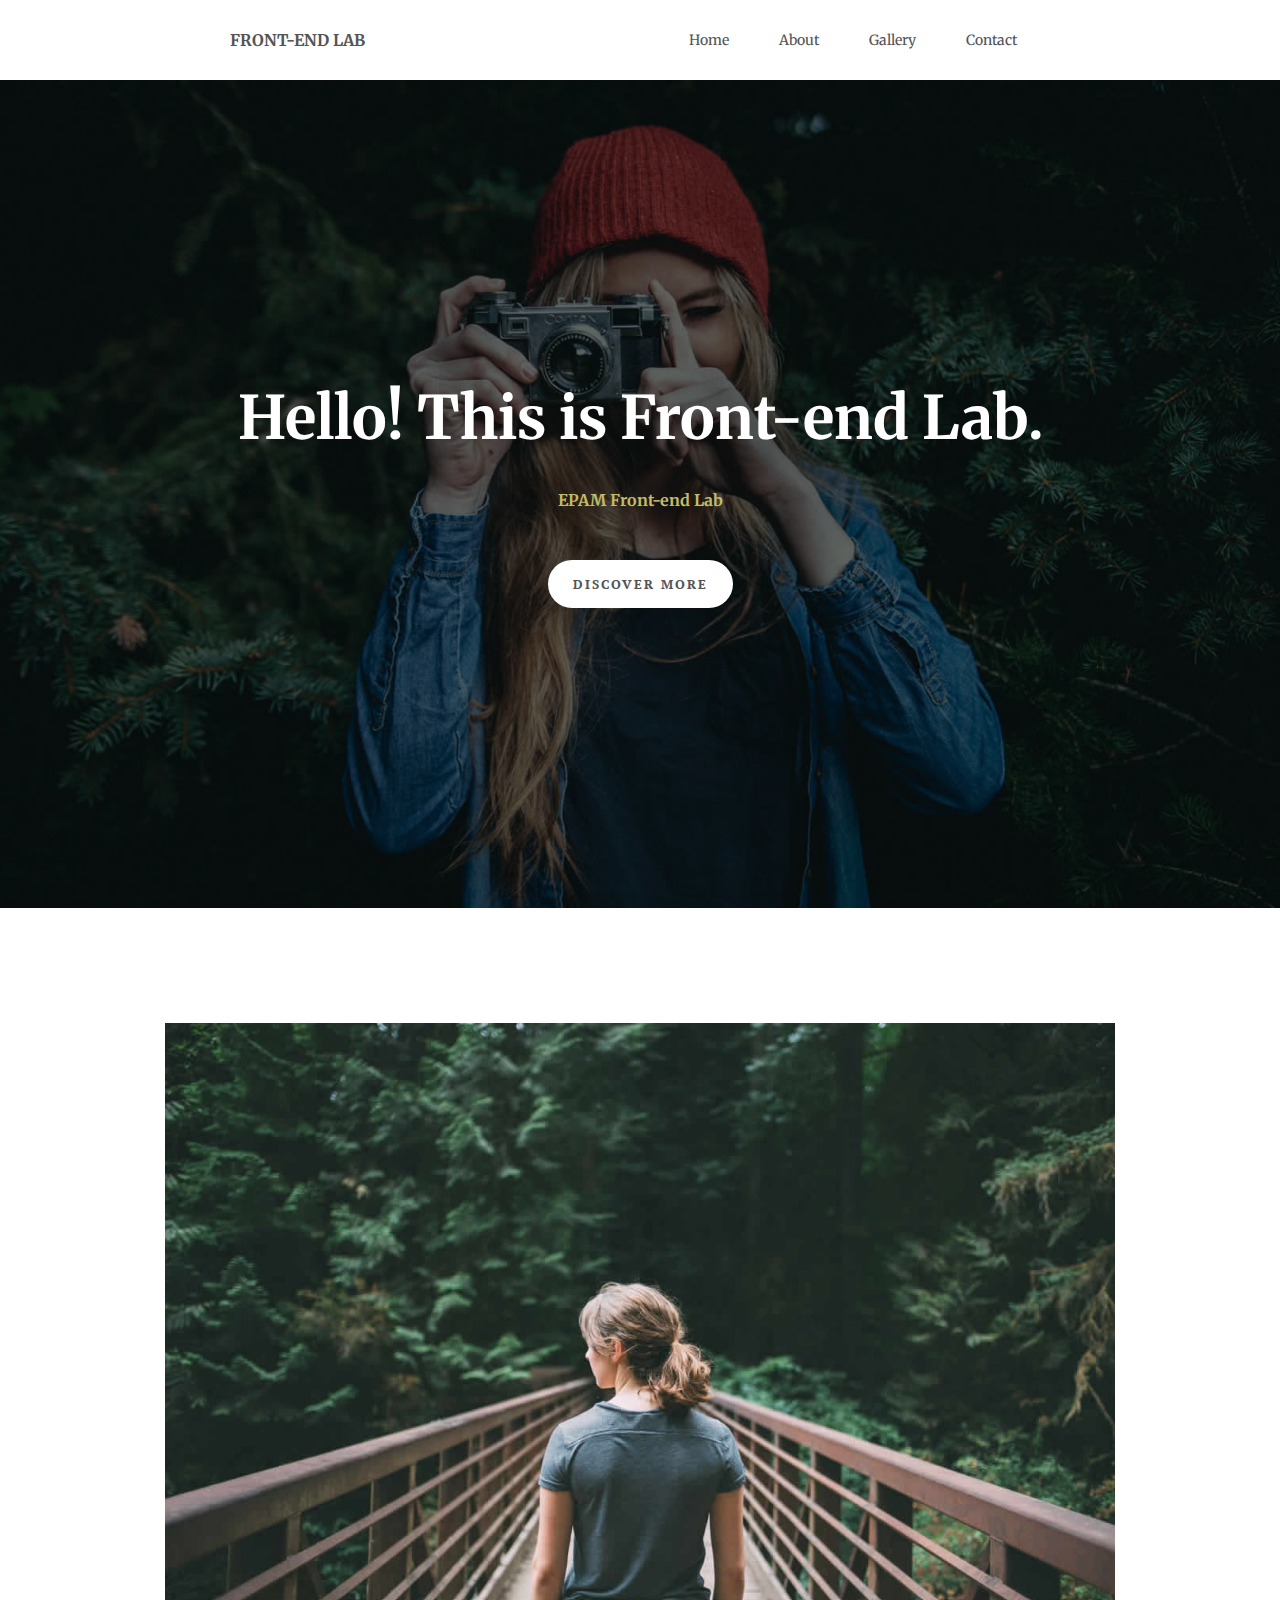
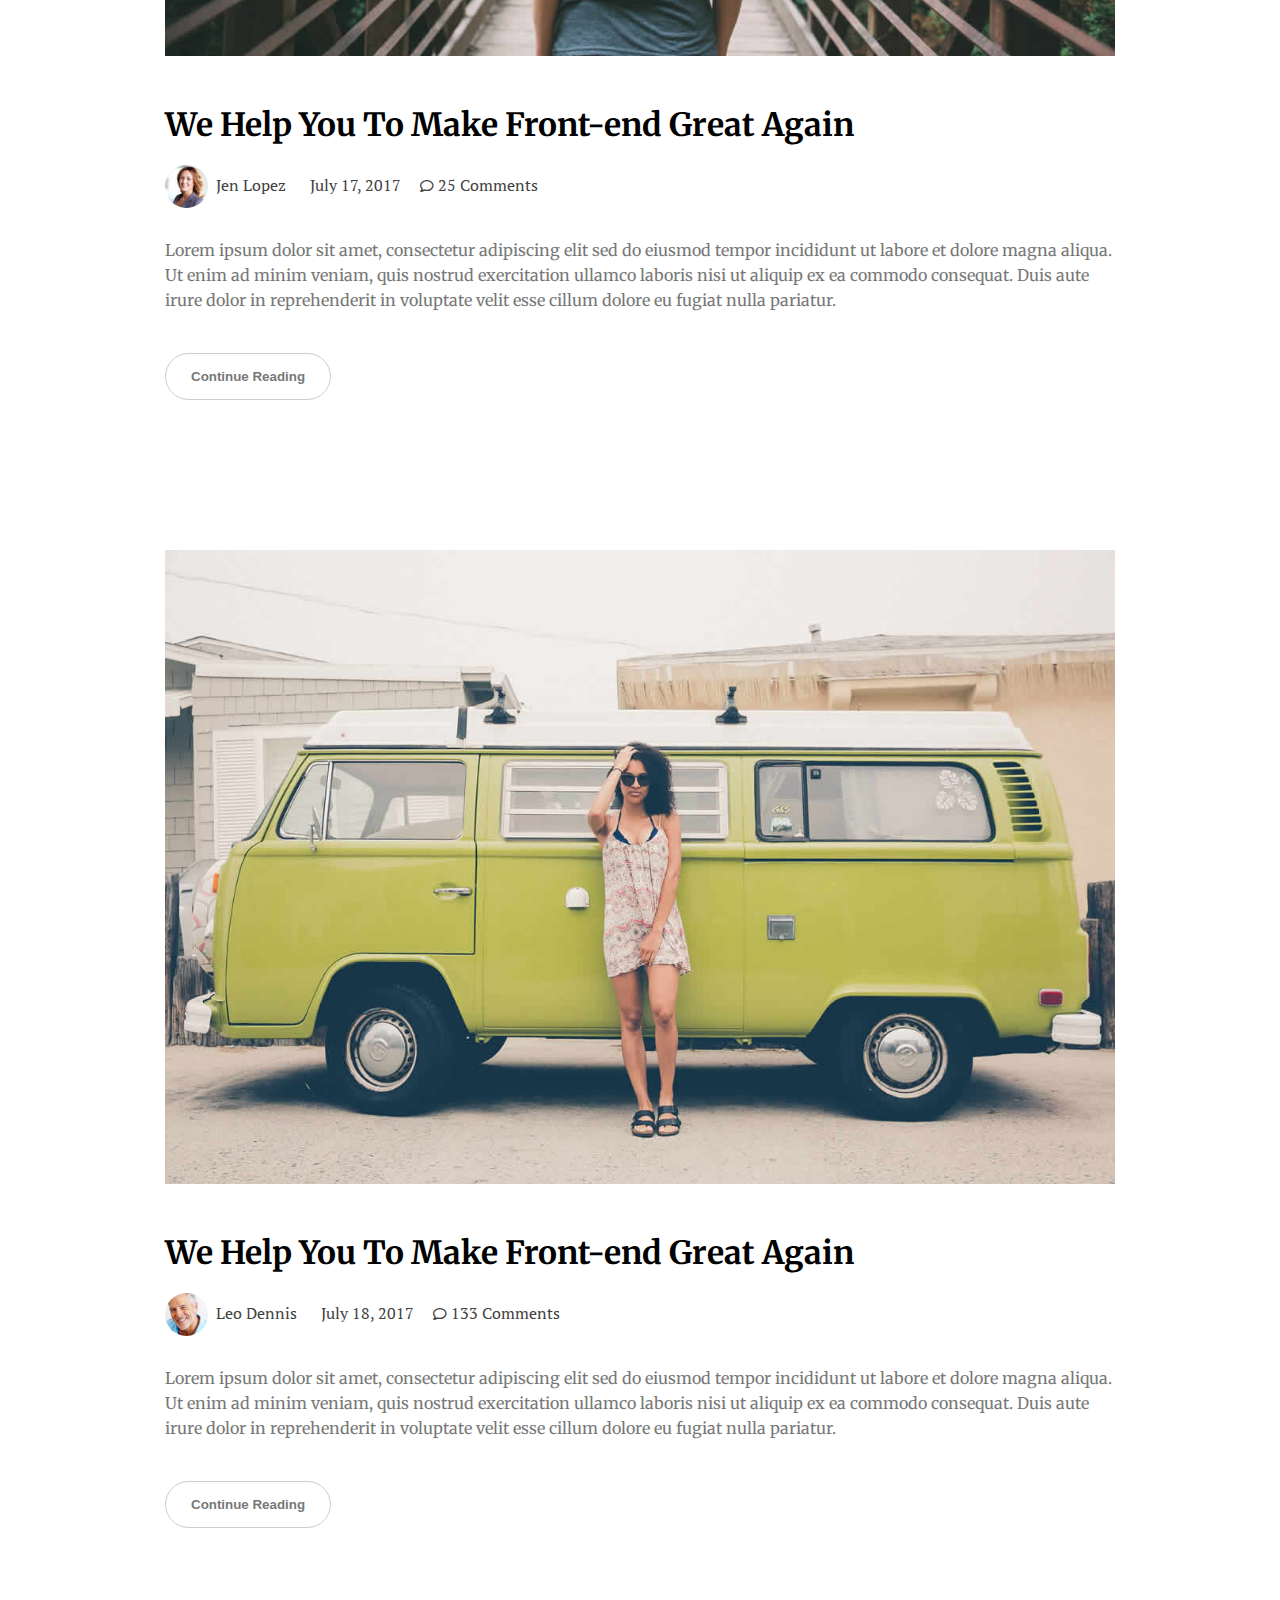
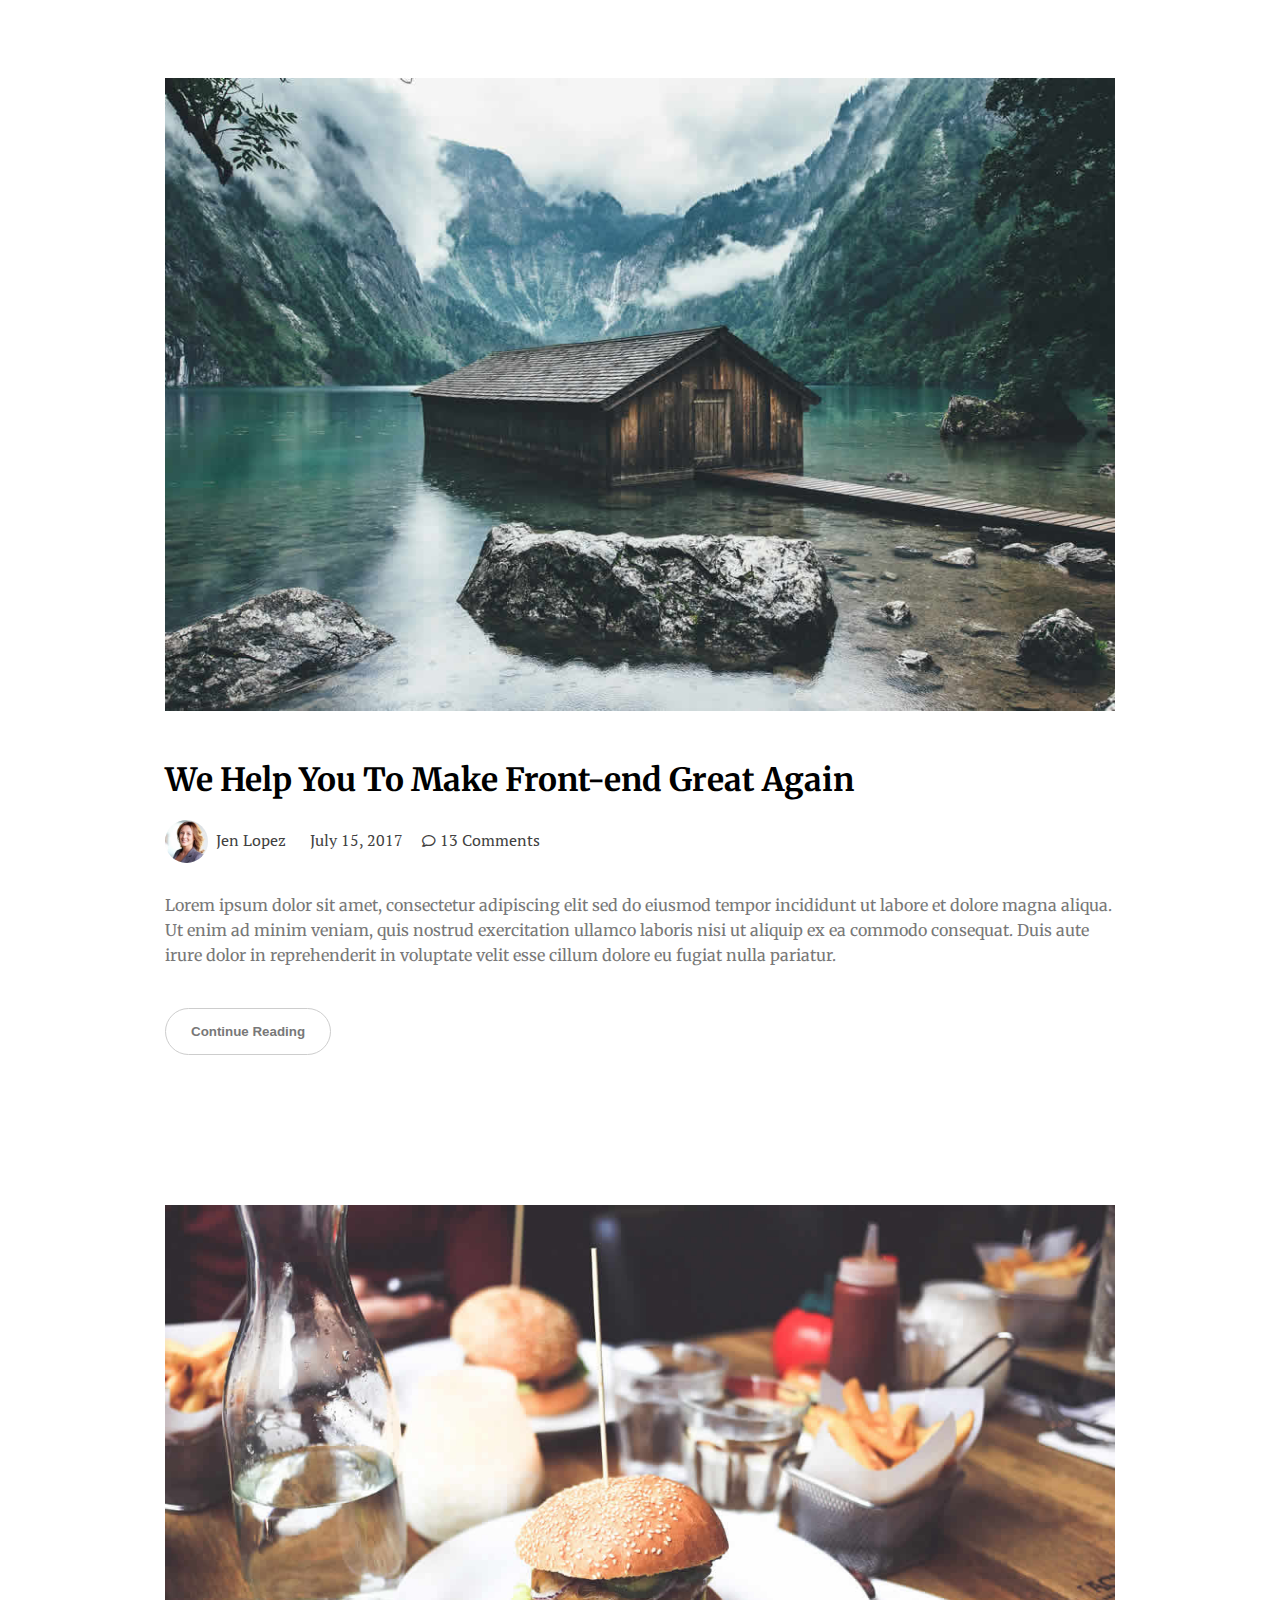
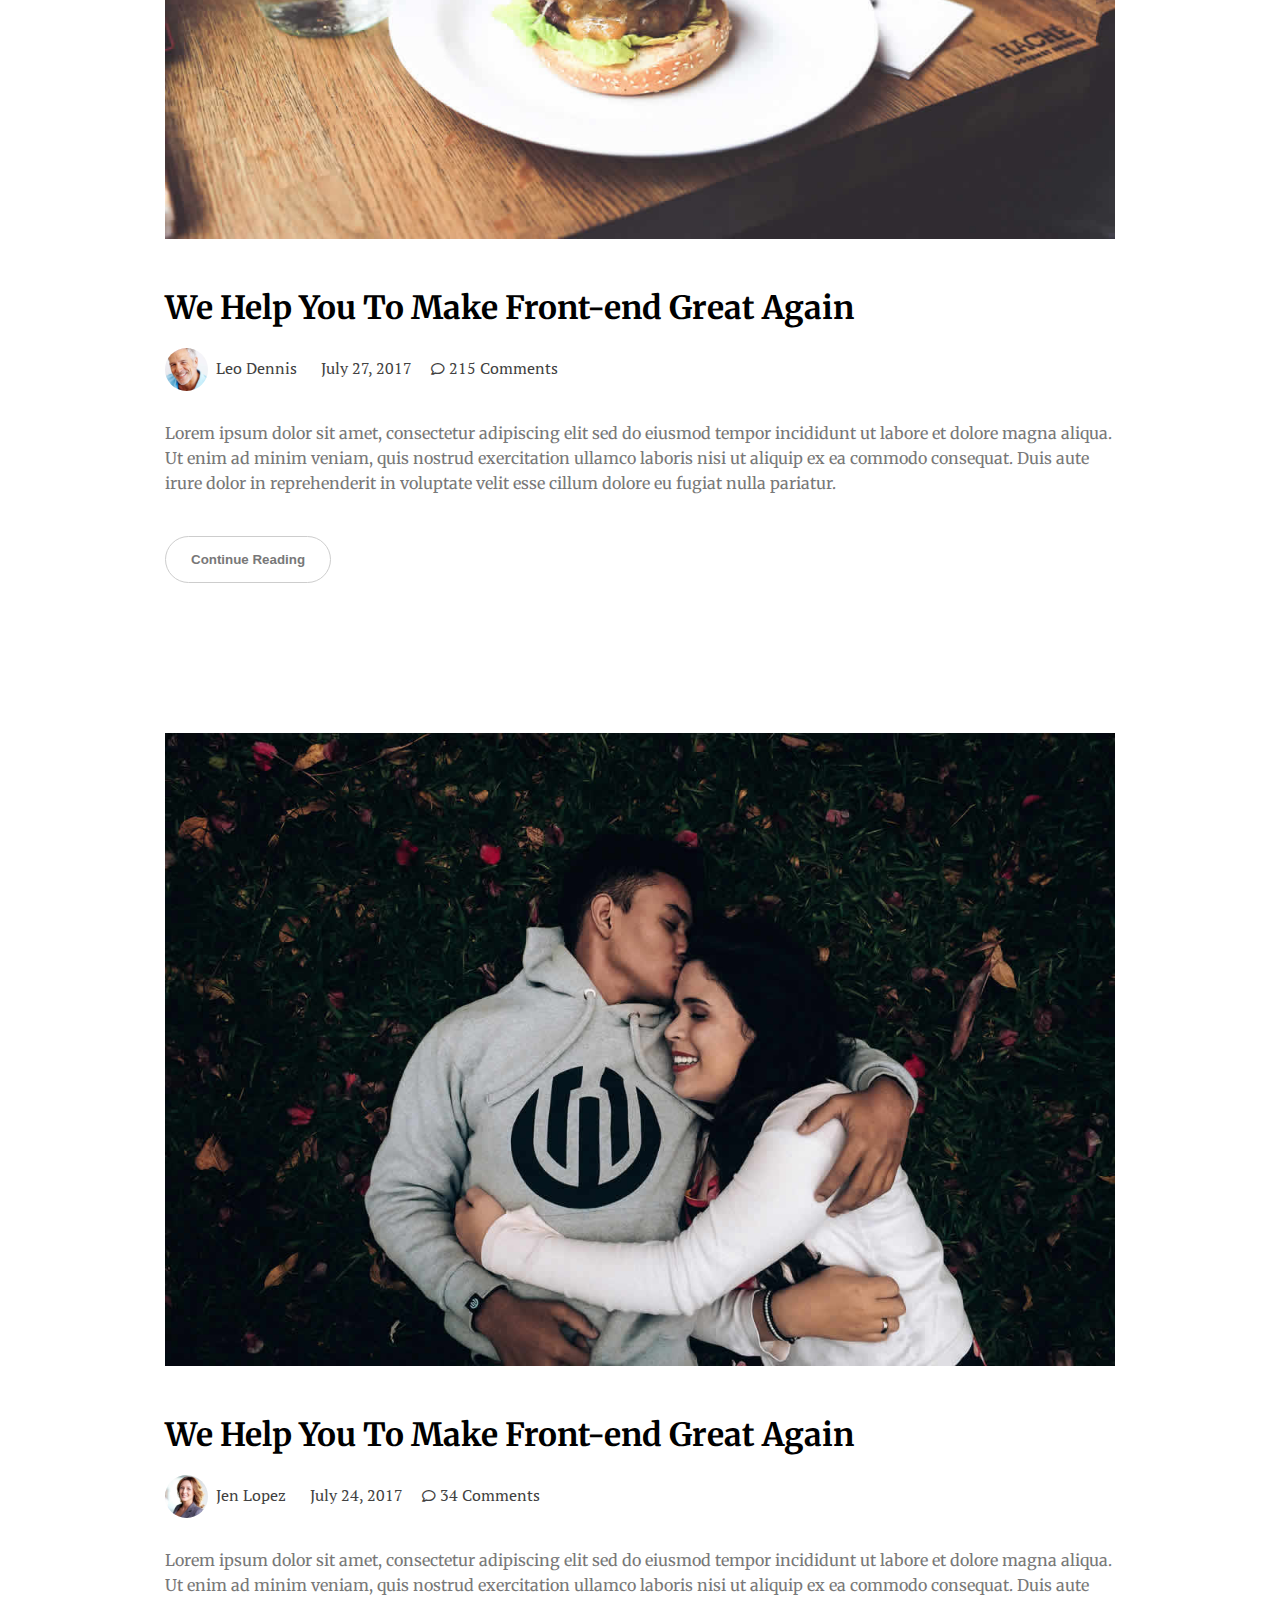
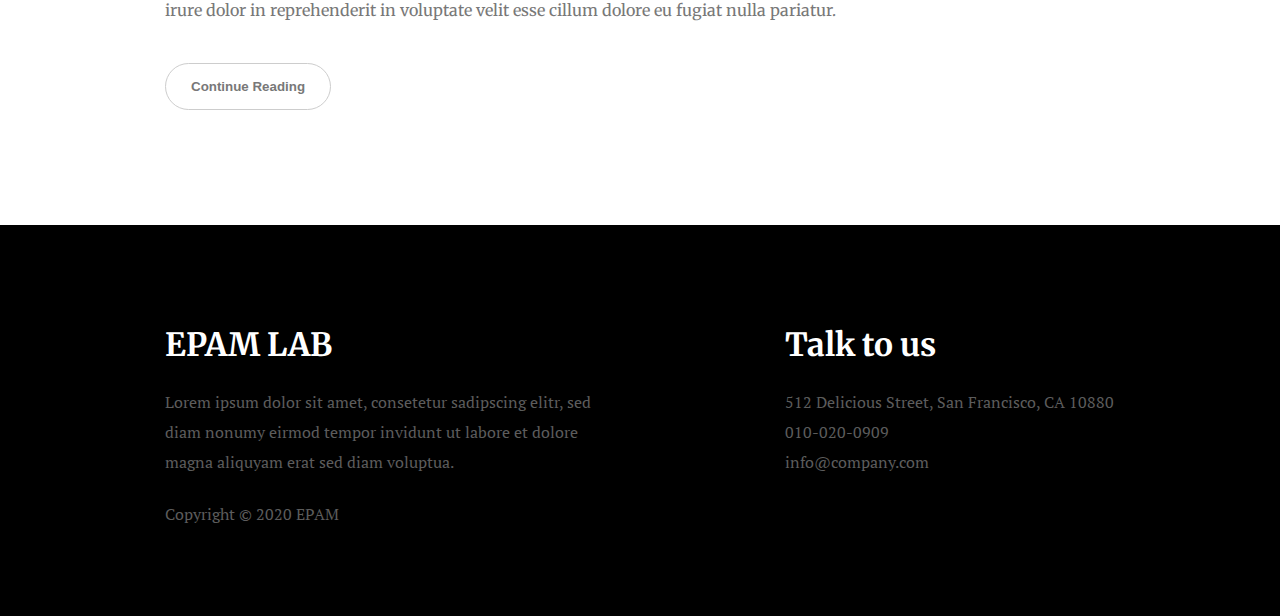
==== commit b0f3f2e3: "Change section info" ====
--- a/FL13_HW4/homework/index.html
+++ b/FL13_HW4/homework/index.html
@@ -82,7 +82,69 @@
                         <div class="section__body_wrap-info">
                             <p class="section__body_info-item">
                                 <span class="info__item-name">Leo Dennis</span>
-                                <span class="info__item-date">July 17, 2017</span>
+                                <span class="info__item-date">July 18, 2017</span>
+                                <span class="info__item-cmnt"><i class="far fa-comment"></i> 133 Comments</span>
+                            </p>
+                        </div>
+                    </div>
+                    <div class="section__body_content">
+                        <p class="section__body_content-item">
+                            Lorem ipsum dolor sit amet, consectetur adipiscing elit sed do eiusmod tempor incididunt ut labore et dolore magna aliqua. Ut enim ad minim veniam, quis nostrud exercitation ullamco laboris nisi ut aliquip ex ea commodo consequat. Duis aute irure dolor in reprehenderit in voluptate velit esse cillum dolore eu fugiat nulla pariatur.
+                        </p>
+                    </div>
+                    <div class="section__body_learn-more">
+                        <button class="section__body_lm-item">
+                            Continue Reading
+                        </button>
+                    </div>
+                </div>
+            </section>
+
+            <section class="section__hero">
+                <div class="section__header">
+                    <img src="./img/blog-image3.jpg" alt="blog-image" class="section__header_img">
+                </div>
+                <div class="section__body">
+                    <h1 class="section__body_title">We Help You To Make Front-end Great Again</h1>
+                    <div class="section__body_info">
+                        <div class="section__body_wrap-img">
+                            <img src="./img/author-image1.jpg" alt="author-image" class="section__body_img">
+                        </div>
+                        <div class="section__body_wrap-info">
+                            <p class="section__body_info-item">
+                                <span class="info__item-name">Jen Lopez</span>
+                                <span class="info__item-date">July 15, 2017</span>
+                                <span class="info__item-cmnt"><i class="far fa-comment"></i> 13 Comments</span>
+                            </p>
+                        </div>
+                    </div>
+                    <div class="section__body_content">
+                        <p class="section__body_content-item">
+                            Lorem ipsum dolor sit amet, consectetur adipiscing elit sed do eiusmod tempor incididunt ut labore et dolore magna aliqua. Ut enim ad minim veniam, quis nostrud exercitation ullamco laboris nisi ut aliquip ex ea commodo consequat. Duis aute irure dolor in reprehenderit in voluptate velit esse cillum dolore eu fugiat nulla pariatur.
+                        </p>
+                    </div>
+                    <div class="section__body_learn-more">
+                        <button class="section__body_lm-item">
+                            Continue Reading
+                        </button>
+                    </div>
+                </div>
+            </section>
+
+            <section class="section__hero">
+                <div class="section__header">
+                    <img src="./img/blog-image4.jpg" alt="blog-image" class="section__header_img">
+                </div>
+                <div class="section__body">
+                    <h1 class="section__body_title">We Help You To Make Front-end Great Again</h1>
+                    <div class="section__body_info">
+                        <div class="section__body_wrap-img">
+                            <img src="./img/author-image2.jpg" alt="author-image" class="section__body_img">
+                        </div>
+                        <div class="section__body_wrap-info">
+                            <p class="section__body_info-item">
+                                <span class="info__item-name">Leo Dennis</span>
+                                <span class="info__item-date">July 27, 2017</span>
                                 <span class="info__item-cmnt"><i class="far fa-comment"></i> 215 Comments</span>
                             </p>
                         </div>
@@ -102,7 +164,7 @@
 
             <section class="section__hero">
                 <div class="section__header">
-                    <img src="./img/blog-image3.jpg" alt="blog-image" class="section__header_img">
+                    <img src="./img/blog-image5.jpg" alt="blog-image" class="section__header_img">
                 </div>
                 <div class="section__body">
                     <h1 class="section__body_title">We Help You To Make Front-end Great Again</h1>
@@ -113,70 +175,8 @@
                         <div class="section__body_wrap-info">
                             <p class="section__body_info-item">
                                 <span class="info__item-name">Jen Lopez</span>
-                                <span class="info__item-date">July 17, 2017</span>
-                                <span class="info__item-cmnt"><i class="far fa-comment"></i> 25 Comments</span>
-                            </p>
-                        </div>
-                    </div>
-                    <div class="section__body_content">
-                        <p class="section__body_content-item">
-                            Lorem ipsum dolor sit amet, consectetur adipiscing elit sed do eiusmod tempor incididunt ut labore et dolore magna aliqua. Ut enim ad minim veniam, quis nostrud exercitation ullamco laboris nisi ut aliquip ex ea commodo consequat. Duis aute irure dolor in reprehenderit in voluptate velit esse cillum dolore eu fugiat nulla pariatur.
-                        </p>
-                    </div>
-                    <div class="section__body_learn-more">
-                        <button class="section__body_lm-item">
-                            Continue Reading
-                        </button>
-                    </div>
-                </div>
-            </section>
-
-            <section class="section__hero">
-                <div class="section__header">
-                    <img src="./img/blog-image4.jpg" alt="blog-image" class="section__header_img">
-                </div>
-                <div class="section__body">
-                    <h1 class="section__body_title">We Help You To Make Front-end Great Again</h1>
-                    <div class="section__body_info">
-                        <div class="section__body_wrap-img">
-                            <img src="./img/author-image2.jpg" alt="author-image" class="section__body_img">
-                        </div>
-                        <div class="section__body_wrap-info">
-                            <p class="section__body_info-item">
-                                <span class="info__item-name">Leo Dennis</span>
-                                <span class="info__item-date">July 17, 2017</span>
-                                <span class="info__item-cmnt"><i class="far fa-comment"></i> 215 Comments</span>
-                            </p>
-                        </div>
-                    </div>
-                    <div class="section__body_content">
-                        <p class="section__body_content-item">
-                            Lorem ipsum dolor sit amet, consectetur adipiscing elit sed do eiusmod tempor incididunt ut labore et dolore magna aliqua. Ut enim ad minim veniam, quis nostrud exercitation ullamco laboris nisi ut aliquip ex ea commodo consequat. Duis aute irure dolor in reprehenderit in voluptate velit esse cillum dolore eu fugiat nulla pariatur.
-                        </p>
-                    </div>
-                    <div class="section__body_learn-more">
-                        <button class="section__body_lm-item">
-                            Continue Reading
-                        </button>
-                    </div>
-                </div>
-            </section>
-
-            <section class="section__hero">
-                <div class="section__header">
-                    <img src="./img/blog-image5.jpg" alt="blog-image" class="section__header_img">
-                </div>
-                <div class="section__body">
-                    <h1 class="section__body_title">We Help You To Make Front-end Great Again</h1>
-                    <div class="section__body_info">
-                        <div class="section__body_wrap-img">
-                            <img src="./img/author-image1.jpg" alt="author-image" class="section__body_img">
-                        </div>
-                        <div class="section__body_wrap-info">
-                            <p class="section__body_info-item">
-                                <span class="info__item-name">Jen Lopez</span>
-                                <span class="info__item-date">July 17, 2017</span>
-                                <span class="info__item-cmnt"><i class="far fa-comment"></i> 25 Comments</span>
+                                <span class="info__item-date">July 24, 2017</span>
+                                <span class="info__item-cmnt"><i class="far fa-comment"></i> 34 Comments</span>
                             </p>
                         </div>
                     </div>
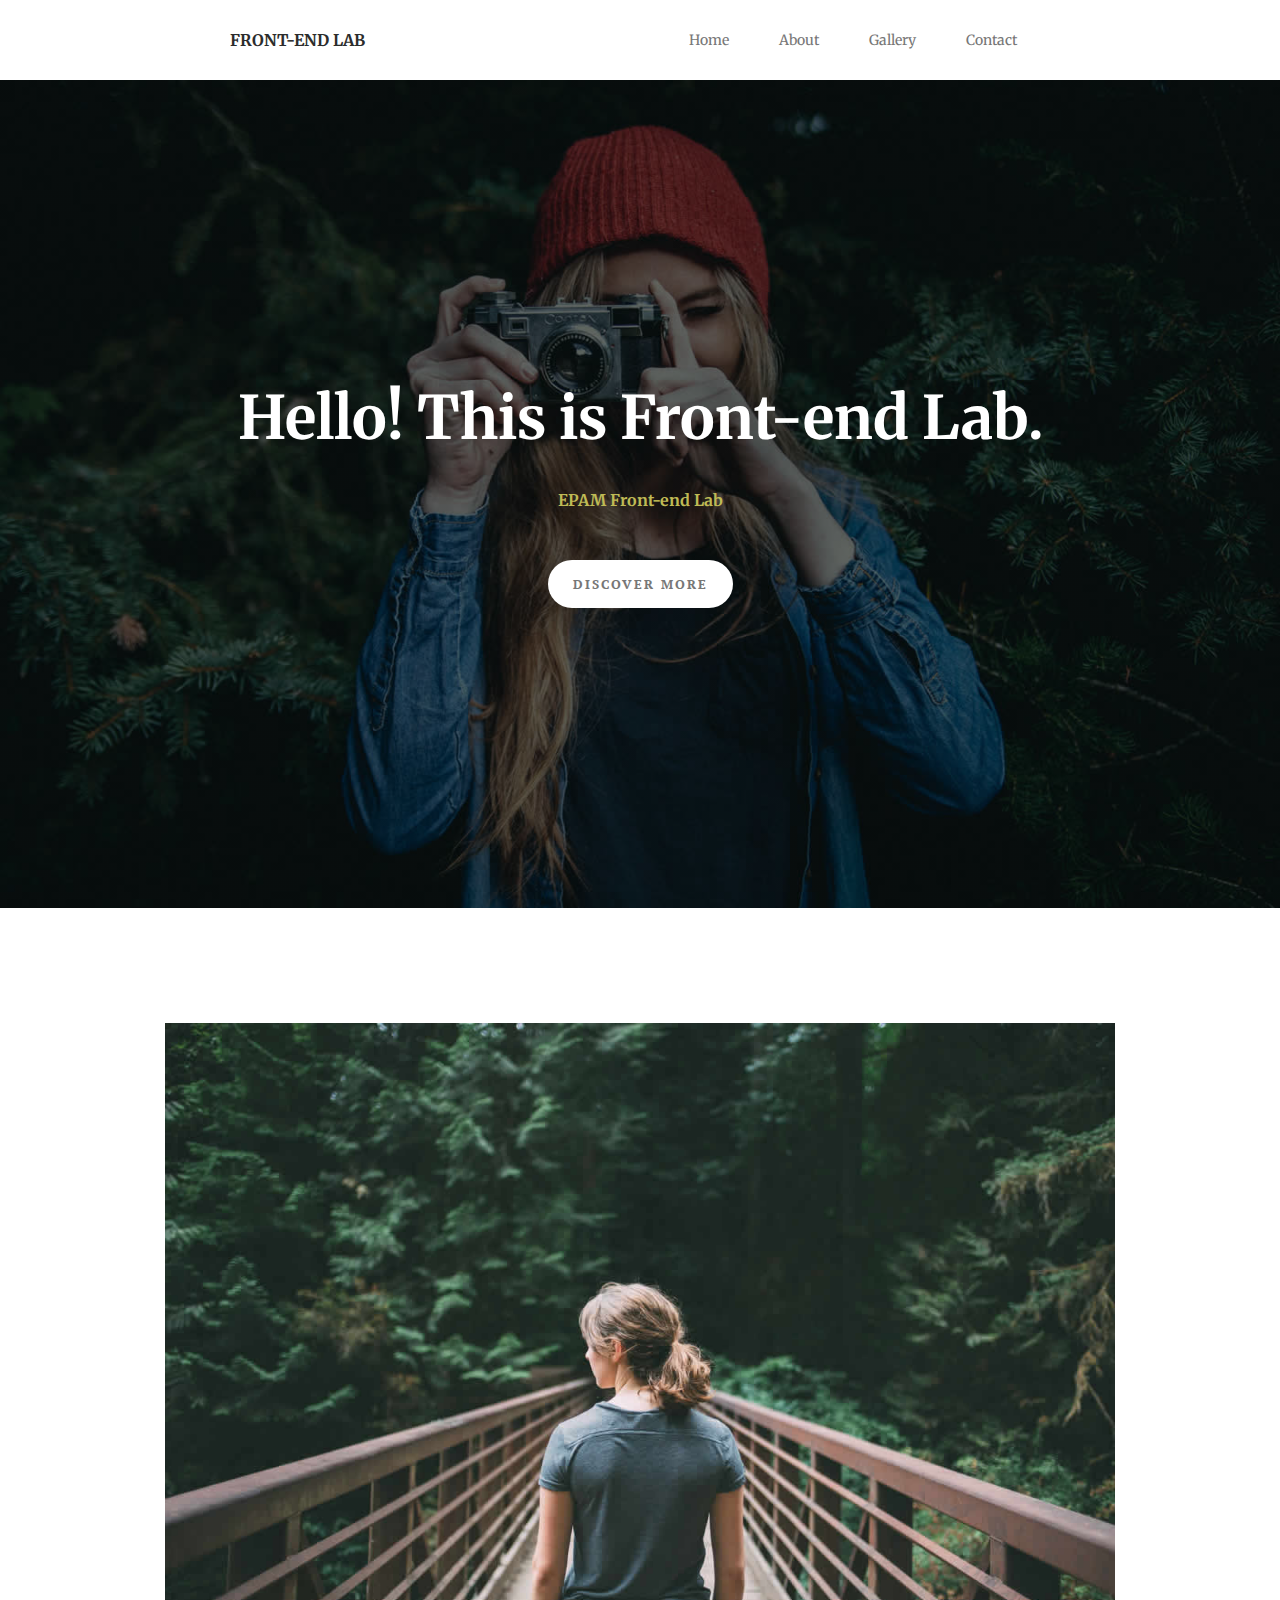
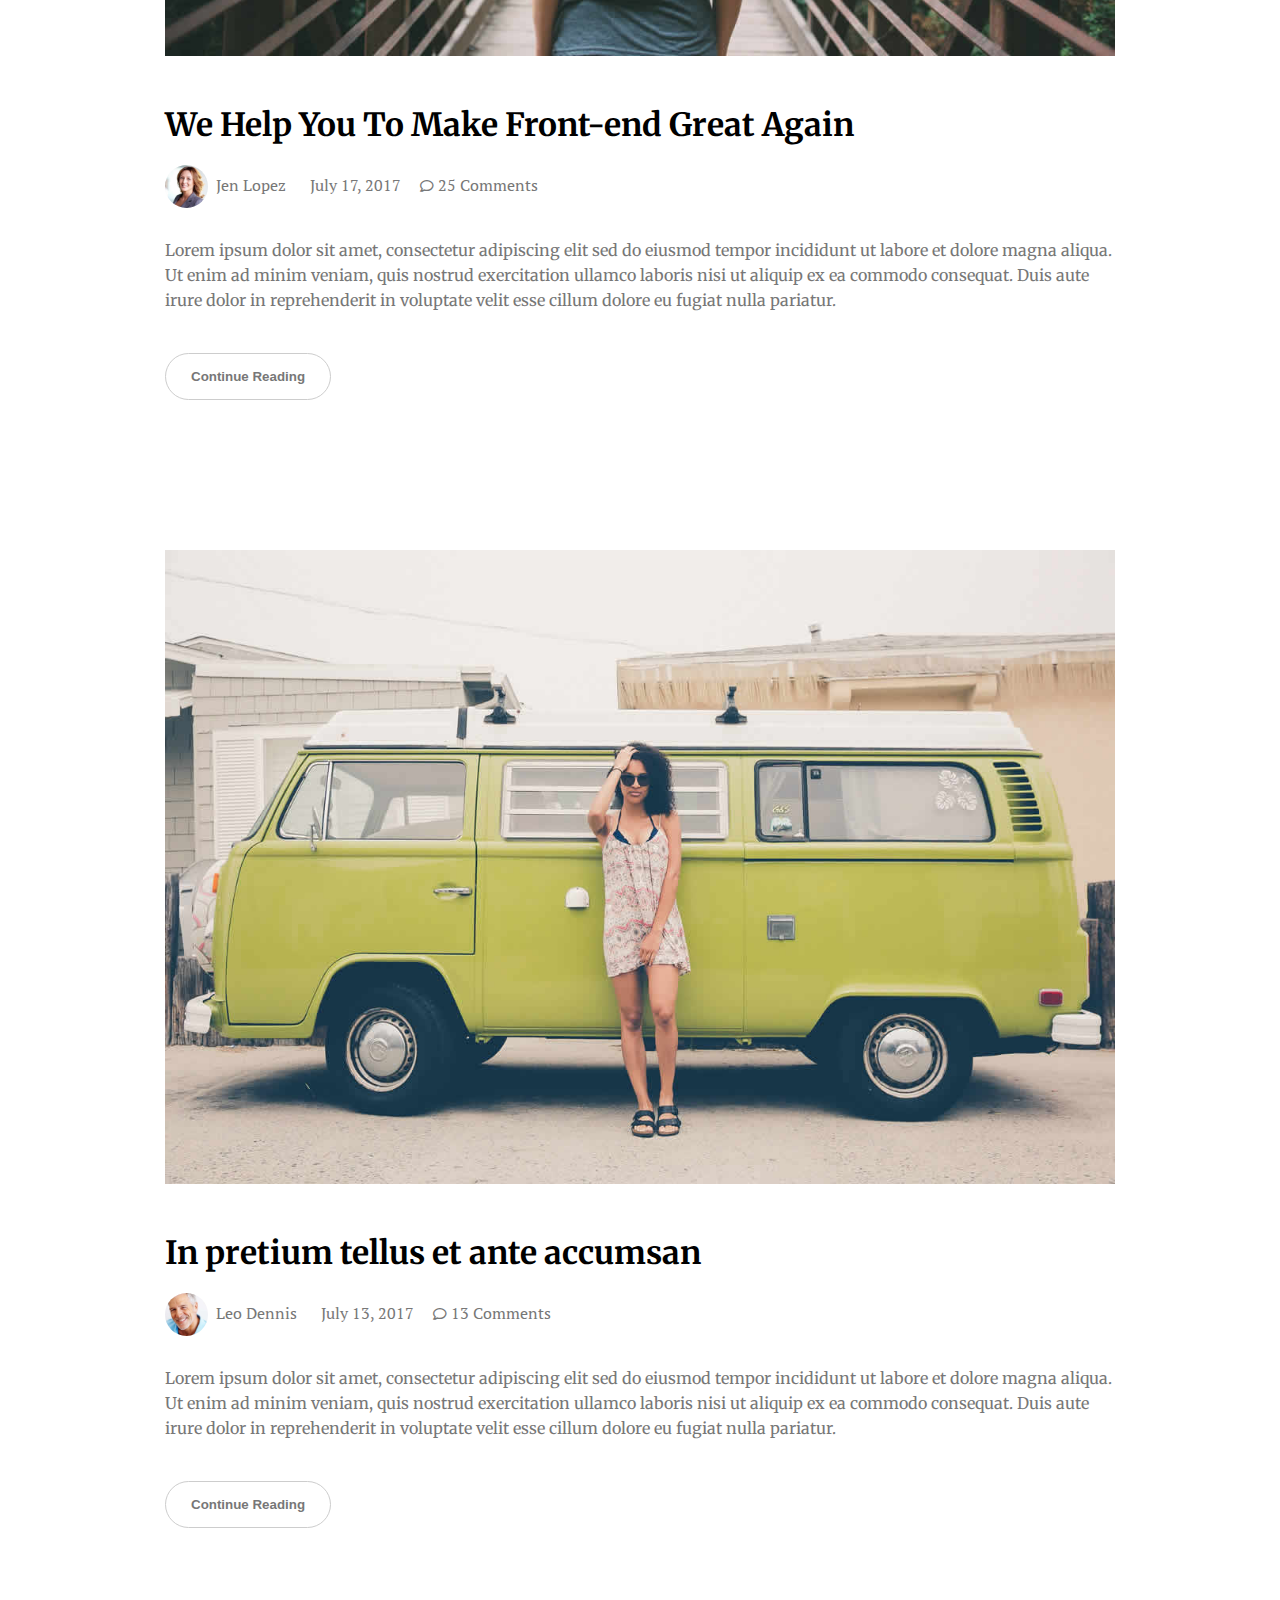
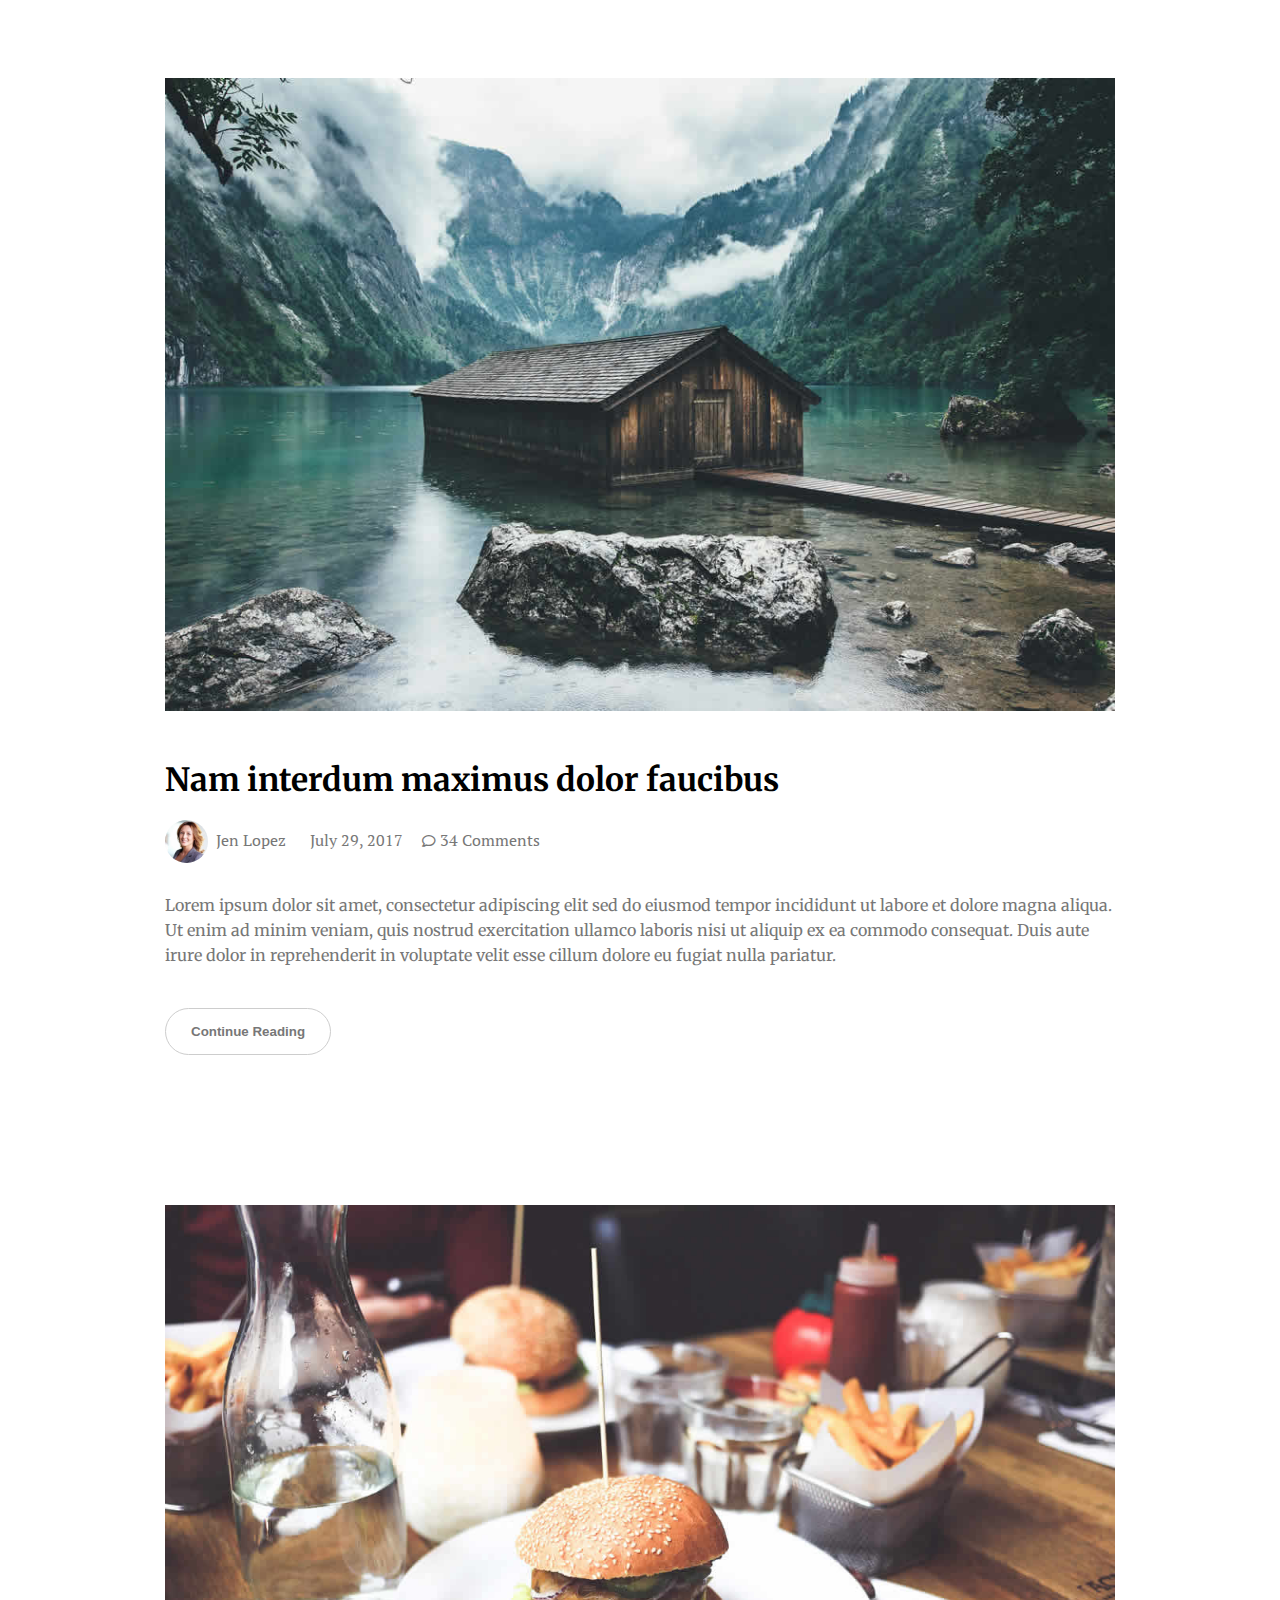
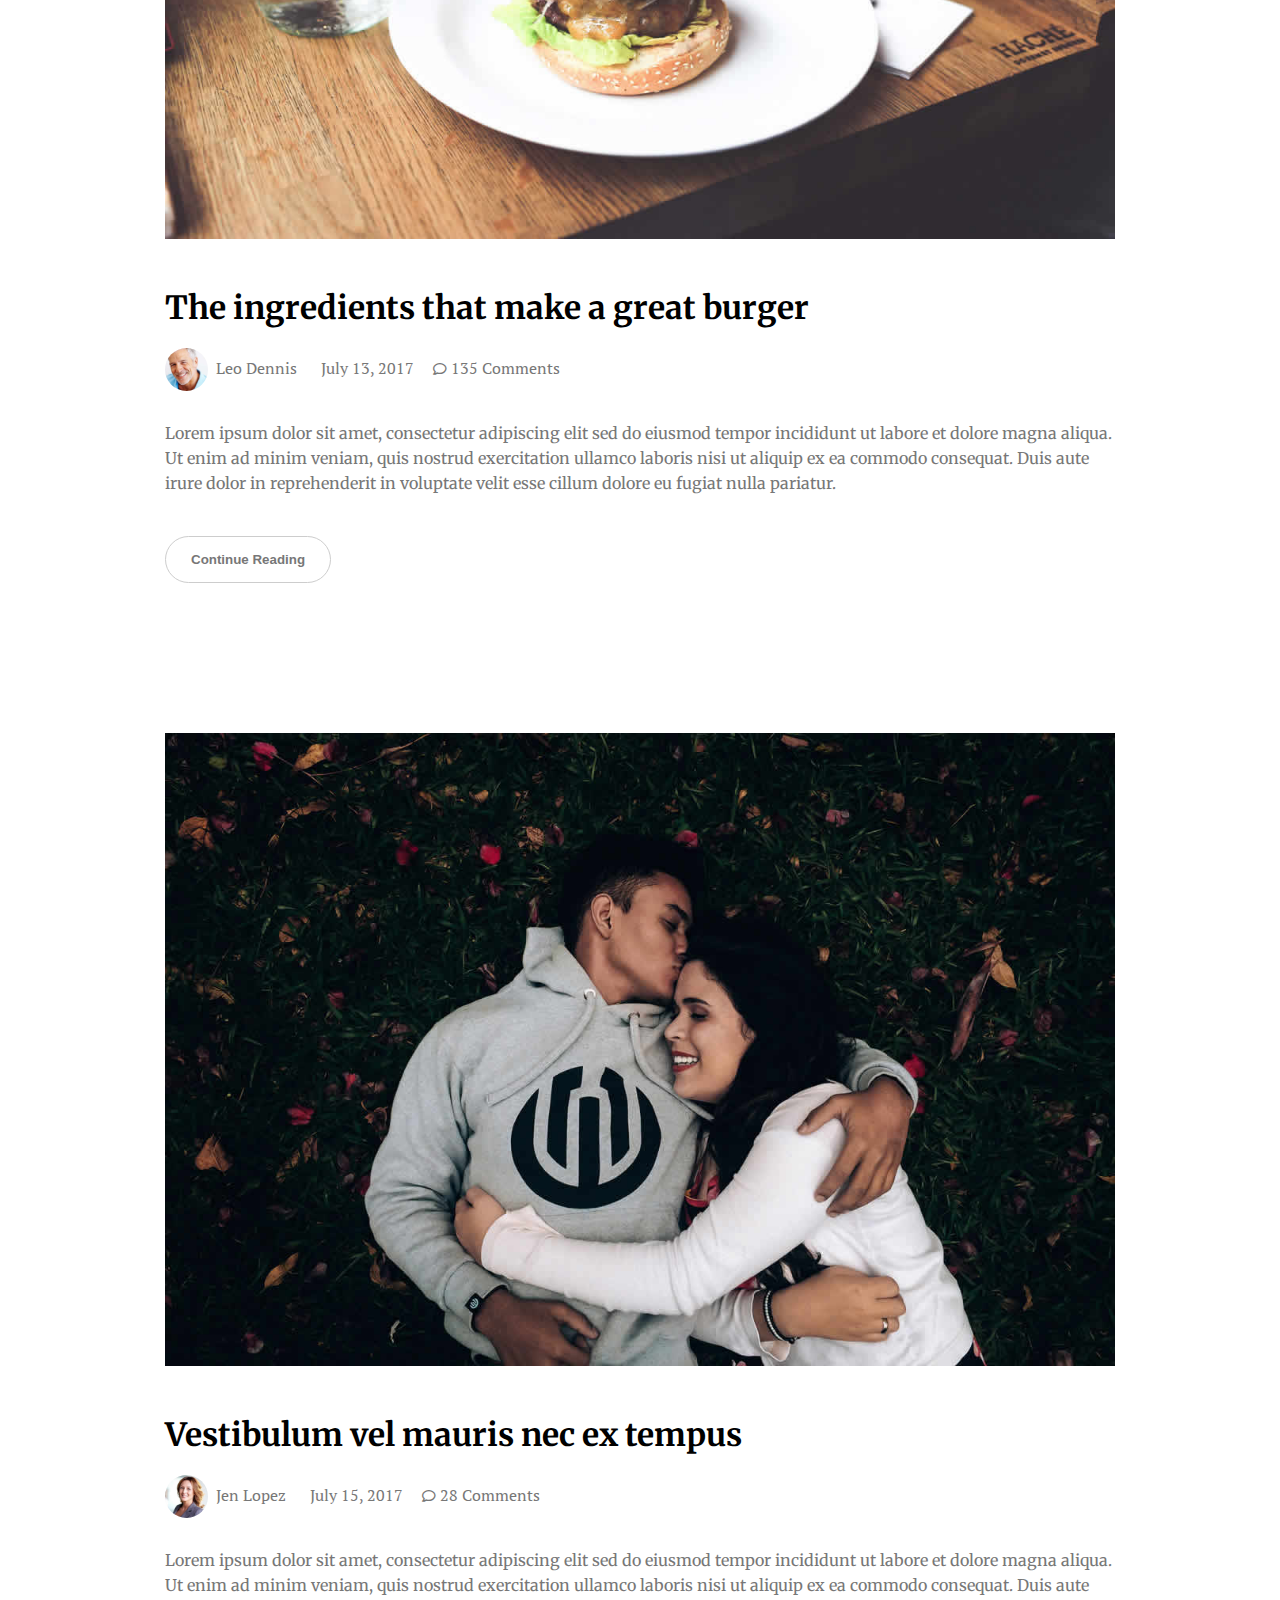
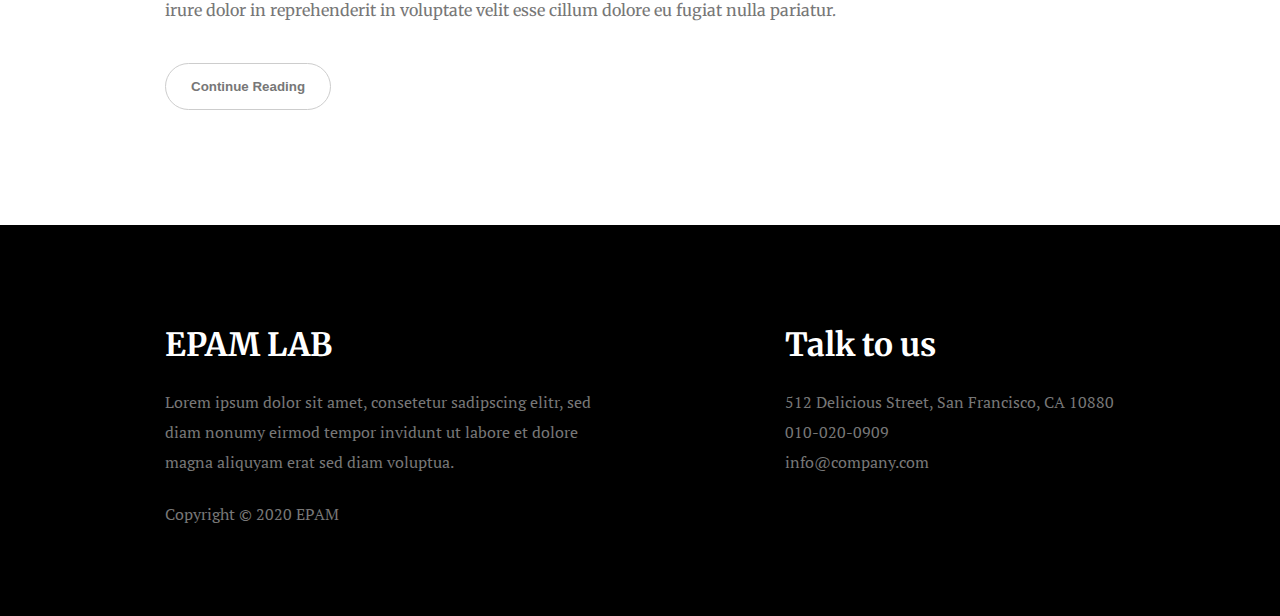
==== commit 694a434a: "Rewrite html" ====
--- a/FL13_HW4/homework/index.html
+++ b/FL13_HW4/homework/index.html
@@ -21,194 +21,196 @@
                 <input type="checkbox" id="button" class="navbar__hamburger">
                 <label for="button" class="navbar__hamburger"><i class="fas fa-bars"></i></label>
                 <ul class="navbar__list">
-                    <li class="navbar__list_item"><a href="#">Home</a></li>
-                    <li class="navbar__list_item"><a href="#">About</a></li>
-                    <li class="navbar__list_item"><a href="#">Gallery</a></li>
-                    <li class="navbar__list_item"><a href="#">Contact</a></li>
+                    <li class="navbar__list-item"><a href="#">Home</a></li>
+                    <li class="navbar__list-item"><a href="#">About</a></li>
+                    <li class="navbar__list-item"><a href="#">Gallery</a></li>
+                    <li class="navbar__list-item"><a href="#">Contact</a></li>
                 </ul>
             </nav>
     
             <div class="homepage">
                 <div class="homepage__wrap">
-                    <h1 class="homepage__heading-1">Hello! This is Front-end Lab.</h1>
-                    <h4 class="homepage__heading-2">EPAM Front-end Lab</h4>
-                    <button class="homepage__learn-more">Discover More</button>
+                    <h1 class="homepage__title">Hello! This is Front-end Lab.</h1>
+                    <h4 class="homepage__subtitle">EPAM Front-end Lab</h4>
+                    <button class="homepage__btn-more">Discover More</button>
                 </div>
             </div>
     </header>
-    <main class="section">
-        <div class="section__container">
-            <section class="section__hero">
-                <div class="section__header">
-                    <img src="./img/blog-image1.jpg" alt="blog-image" class="section__header_img">
-                </div>
-                <div class="section__body">
-                    <h1 class="section__body_title">We Help You To Make Front-end Great Again</h1>
-                    <div class="section__body_info">
-                        <div class="section__body_wrap-img">
-                            <img src="./img/author-image1.jpg" alt="author-image" class="section__body_img">
-                        </div>
-                        <div class="section__body_wrap-info">
-                            <p class="section__body_info-item">
-                                <span class="info__item-name">Jen Lopez</span>
-                                <span class="info__item-date">July 17, 2017</span>
-                                <span class="info__item-cmnt"><i class="far fa-comment"></i> 25 Comments</span>
-                            </p>
-                        </div>
-                    </div>
-                    <div class="section__body_content">
-                        <p class="section__body_content-item">
-                            Lorem ipsum dolor sit amet, consectetur adipiscing elit sed do eiusmod tempor incididunt ut labore et dolore magna aliqua. Ut enim ad minim veniam, quis nostrud exercitation ullamco laboris nisi ut aliquip ex ea commodo consequat. Duis aute irure dolor in reprehenderit in voluptate velit esse cillum dolore eu fugiat nulla pariatur.
-                        </p>
-                    </div>
-                    <div class="section__body_learn-more">
-                        <button class="section__body_lm-item">
-                            Continue Reading
-                        </button>
-                    </div>
-                </div>
-            </section>
-
-            <section class="section__hero">
-                <div class="section__header">
-                    <img src="./img/blog-image2.jpg" alt="blog-image" class="section__header_img">
-                </div>
-                <div class="section__body">
-                    <h1 class="section__body_title">We Help You To Make Front-end Great Again</h1>
-                    <div class="section__body_info">
-                        <div class="section__body_wrap-img">
-                            <img src="./img/author-image2.jpg" alt="author-image" class="section__body_img">
-                        </div>
-                        <div class="section__body_wrap-info">
-                            <p class="section__body_info-item">
-                                <span class="info__item-name">Leo Dennis</span>
-                                <span class="info__item-date">July 18, 2017</span>
-                                <span class="info__item-cmnt"><i class="far fa-comment"></i> 133 Comments</span>
-                            </p>
-                        </div>
-                    </div>
-                    <div class="section__body_content">
-                        <p class="section__body_content-item">
-                            Lorem ipsum dolor sit amet, consectetur adipiscing elit sed do eiusmod tempor incididunt ut labore et dolore magna aliqua. Ut enim ad minim veniam, quis nostrud exercitation ullamco laboris nisi ut aliquip ex ea commodo consequat. Duis aute irure dolor in reprehenderit in voluptate velit esse cillum dolore eu fugiat nulla pariatur.
-                        </p>
-                    </div>
-                    <div class="section__body_learn-more">
-                        <button class="section__body_lm-item">
-                            Continue Reading
-                        </button>
-                    </div>
-                </div>
-            </section>
-
-            <section class="section__hero">
-                <div class="section__header">
-                    <img src="./img/blog-image3.jpg" alt="blog-image" class="section__header_img">
-                </div>
-                <div class="section__body">
-                    <h1 class="section__body_title">We Help You To Make Front-end Great Again</h1>
-                    <div class="section__body_info">
-                        <div class="section__body_wrap-img">
-                            <img src="./img/author-image1.jpg" alt="author-image" class="section__body_img">
-                        </div>
-                        <div class="section__body_wrap-info">
-                            <p class="section__body_info-item">
-                                <span class="info__item-name">Jen Lopez</span>
-                                <span class="info__item-date">July 15, 2017</span>
-                                <span class="info__item-cmnt"><i class="far fa-comment"></i> 13 Comments</span>
-                            </p>
-                        </div>
-                    </div>
-                    <div class="section__body_content">
-                        <p class="section__body_content-item">
-                            Lorem ipsum dolor sit amet, consectetur adipiscing elit sed do eiusmod tempor incididunt ut labore et dolore magna aliqua. Ut enim ad minim veniam, quis nostrud exercitation ullamco laboris nisi ut aliquip ex ea commodo consequat. Duis aute irure dolor in reprehenderit in voluptate velit esse cillum dolore eu fugiat nulla pariatur.
-                        </p>
-                    </div>
-                    <div class="section__body_learn-more">
-                        <button class="section__body_lm-item">
-                            Continue Reading
-                        </button>
-                    </div>
-                </div>
-            </section>
-
-            <section class="section__hero">
-                <div class="section__header">
-                    <img src="./img/blog-image4.jpg" alt="blog-image" class="section__header_img">
-                </div>
-                <div class="section__body">
-                    <h1 class="section__body_title">We Help You To Make Front-end Great Again</h1>
-                    <div class="section__body_info">
-                        <div class="section__body_wrap-img">
-                            <img src="./img/author-image2.jpg" alt="author-image" class="section__body_img">
-                        </div>
-                        <div class="section__body_wrap-info">
-                            <p class="section__body_info-item">
-                                <span class="info__item-name">Leo Dennis</span>
-                                <span class="info__item-date">July 27, 2017</span>
-                                <span class="info__item-cmnt"><i class="far fa-comment"></i> 215 Comments</span>
-                            </p>
-                        </div>
-                    </div>
-                    <div class="section__body_content">
-                        <p class="section__body_content-item">
-                            Lorem ipsum dolor sit amet, consectetur adipiscing elit sed do eiusmod tempor incididunt ut labore et dolore magna aliqua. Ut enim ad minim veniam, quis nostrud exercitation ullamco laboris nisi ut aliquip ex ea commodo consequat. Duis aute irure dolor in reprehenderit in voluptate velit esse cillum dolore eu fugiat nulla pariatur.
-                        </p>
-                    </div>
-                    <div class="section__body_learn-more">
-                        <button class="section__body_lm-item">
-                            Continue Reading
-                        </button>
-                    </div>
-                </div>
-            </section>
-
-            <section class="section__hero">
-                <div class="section__header">
-                    <img src="./img/blog-image5.jpg" alt="blog-image" class="section__header_img">
-                </div>
-                <div class="section__body">
-                    <h1 class="section__body_title">We Help You To Make Front-end Great Again</h1>
-                    <div class="section__body_info">
-                        <div class="section__body_wrap-img">
-                            <img src="./img/author-image1.jpg" alt="author-image" class="section__body_img">
-                        </div>
-                        <div class="section__body_wrap-info">
-                            <p class="section__body_info-item">
-                                <span class="info__item-name">Jen Lopez</span>
-                                <span class="info__item-date">July 24, 2017</span>
-                                <span class="info__item-cmnt"><i class="far fa-comment"></i> 34 Comments</span>
-                            </p>
-                        </div>
-                    </div>
-                    <div class="section__body_content">
-                        <p class="section__body_content-item">
-                            Lorem ipsum dolor sit amet, consectetur adipiscing elit sed do eiusmod tempor incididunt ut labore et dolore magna aliqua. Ut enim ad minim veniam, quis nostrud exercitation ullamco laboris nisi ut aliquip ex ea commodo consequat. Duis aute irure dolor in reprehenderit in voluptate velit esse cillum dolore eu fugiat nulla pariatur.
-                        </p>
-                    </div>
-                    <div class="section__body_learn-more">
-                        <button class="section__body_lm-item">
-                            Continue Reading
-                        </button>
-                    </div>
-                </div>
-            </section>
-        </div>
+    <main class="main">
+        <section class="section">
+            <div class="section__container">
+                <article class="article">
+                    <div class="article__header">
+                        <img src="./img/blog-image1.jpg" alt="blog-image" class="article__header-img">
+                    </div>
+                    <div class="article__body">
+                        <h1 class="article__body-title">We Help You To Make Front-end Great Again</h1>
+                        <div class="article__body-info">
+                            <div class="article__body-img-wrap">
+                                <img src="./img/author-image1.jpg" alt="author-image" class="article__body-img">
+                            </div>
+                            <div class="article__body-wrap-info">
+                                <p class="article__body-info-item">
+                                    <span class="info__item-name">Jen Lopez</span>
+                                    <span class="info__item-date">July 17, 2017</span>
+                                    <span class="info__item-comment"><i class="far fa-comment"></i> 25 Comments</span>
+                                </p>
+                            </div>
+                        </div>
+                        <div class="article__body-content">
+                            <p class="article__body-content-item">
+                                Lorem ipsum dolor sit amet, consectetur adipiscing elit sed do eiusmod tempor incididunt ut labore et dolore magna aliqua. Ut enim ad minim veniam, quis nostrud exercitation ullamco laboris nisi ut aliquip ex ea commodo consequat. Duis aute irure dolor in reprehenderit in voluptate velit esse cillum dolore eu fugiat nulla pariatur.
+                            </p>
+                        </div>
+                        <div class="article__body-more">
+                            <button class="article__body-btn-more">
+                                Continue Reading
+                            </button>
+                        </div>
+                    </div>
+                </article>
+
+                <article class="article">
+                    <div class="article__header">
+                        <img src="./img/blog-image2.jpg" alt="blog-image" class="article__header-img">
+                    </div>
+                    <div class="article__body">
+                        <h1 class="article__body-title">In pretium tellus et ante accumsan</h1>
+                        <div class="article__body-info">
+                            <div class="article__body-img-wrap">
+                                <img src="./img/author-image2.jpg" alt="author-image" class="article__body-img">
+                            </div>
+                            <div class="article__body-wrap-info">
+                                <p class="article__body-info-item">
+                                    <span class="info__item-name">Leo Dennis</span>
+                                    <span class="info__item-date">July 13, 2017</span>
+                                    <span class="info__item-comment"><i class="far fa-comment"></i> 13 Comments</span>
+                                </p>
+                            </div>
+                        </div>
+                        <div class="article__body-content">
+                            <p class="article__body-content-item">
+                                Lorem ipsum dolor sit amet, consectetur adipiscing elit sed do eiusmod tempor incididunt ut labore et dolore magna aliqua. Ut enim ad minim veniam, quis nostrud exercitation ullamco laboris nisi ut aliquip ex ea commodo consequat. Duis aute irure dolor in reprehenderit in voluptate velit esse cillum dolore eu fugiat nulla pariatur.
+                            </p>
+                        </div>
+                        <div class="article__body-more">
+                            <button class="article__body-btn-more">
+                                Continue Reading
+                            </button>
+                        </div>
+                    </div>
+                </article>
+
+                <article class="article">
+                    <div class="article__header">
+                        <img src="./img/blog-image3.jpg" alt="blog-image" class="article__header-img">
+                    </div>
+                    <div class="article__body">
+                        <h1 class="article__body-title">Nam interdum maximus dolor faucibus</h1>
+                        <div class="article__body-info">
+                            <div class="article__body-img-wrap">
+                                <img src="./img/author-image1.jpg" alt="author-image" class="article__body-img">
+                            </div>
+                            <div class="article__body-wrap-info">
+                                <p class="article__body-info-item">
+                                    <span class="info__item-name">Jen Lopez</span>
+                                    <span class="info__item-date">July 29, 2017</span>
+                                    <span class="info__item-comment"><i class="far fa-comment"></i> 34 Comments</span>
+                                </p>
+                            </div>
+                        </div>
+                        <div class="article__body-content">
+                            <p class="article__body-content-item">
+                                Lorem ipsum dolor sit amet, consectetur adipiscing elit sed do eiusmod tempor incididunt ut labore et dolore magna aliqua. Ut enim ad minim veniam, quis nostrud exercitation ullamco laboris nisi ut aliquip ex ea commodo consequat. Duis aute irure dolor in reprehenderit in voluptate velit esse cillum dolore eu fugiat nulla pariatur.
+                            </p>
+                        </div>
+                        <div class="article__body-more">
+                            <button class="article__body-btn-more">
+                                Continue Reading
+                            </button>
+                        </div>
+                    </div>
+                </article>
+
+                <article class="article">
+                    <div class="article__header">
+                        <img src="./img/blog-image4.jpg" alt="blog-image" class="article__header-img">
+                    </div>
+                    <div class="article__body">
+                        <h1 class="article__body-title">The ingredients that make a great burger</h1>
+                        <div class="article__body-info">
+                            <div class="article__body-img-wrap">
+                                <img src="./img/author-image2.jpg" alt="author-image" class="article__body-img">
+                            </div>
+                            <div class="article__body-wrap-info">
+                                <p class="article__body-info-item">
+                                    <span class="info__item-name">Leo Dennis</span>
+                                    <span class="info__item-date">July 13, 2017</span>
+                                    <span class="info__item-comment"><i class="far fa-comment"></i> 135 Comments</span>
+                                </p>
+                            </div>
+                        </div>
+                        <div class="article__body-content">
+                            <p class="article__body-content-item">
+                                Lorem ipsum dolor sit amet, consectetur adipiscing elit sed do eiusmod tempor incididunt ut labore et dolore magna aliqua. Ut enim ad minim veniam, quis nostrud exercitation ullamco laboris nisi ut aliquip ex ea commodo consequat. Duis aute irure dolor in reprehenderit in voluptate velit esse cillum dolore eu fugiat nulla pariatur.
+                            </p>
+                        </div>
+                        <div class="article__body-more">
+                            <button class="article__body-btn-more">
+                                Continue Reading
+                            </button>
+                        </div>
+                    </div>
+                </article>
+
+                <article class="article">
+                    <div class="article__header">
+                        <img src="./img/blog-image5.jpg" alt="blog-image" class="article__header-img">
+                    </div>
+                    <div class="article__body">
+                        <h1 class="article__body-title">Vestibulum vel mauris nec ex tempus</h1>
+                        <div class="article__body-info">
+                            <div class="article__body-img-wrap">
+                                <img src="./img/author-image1.jpg" alt="author-image" class="article__body-img">
+                            </div>
+                            <div class="article__body-wrap-info">
+                                <p class="article__body-info-item">
+                                    <span class="info__item-name">Jen Lopez</span>
+                                    <span class="info__item-date">July 15, 2017</span>
+                                    <span class="info__item-comment"><i class="far fa-comment"></i> 28 Comments</span>
+                                </p>
+                            </div>
+                        </div>
+                        <div class="article__body-content">
+                            <p class="article__body-content-item">
+                                Lorem ipsum dolor sit amet, consectetur adipiscing elit sed do eiusmod tempor incididunt ut labore et dolore magna aliqua. Ut enim ad minim veniam, quis nostrud exercitation ullamco laboris nisi ut aliquip ex ea commodo consequat. Duis aute irure dolor in reprehenderit in voluptate velit esse cillum dolore eu fugiat nulla pariatur.
+                            </p>
+                        </div>
+                        <div class="article__body-more">
+                            <button class="article__body-btn-more">
+                                Continue Reading
+                            </button>
+                        </div>
+                    </div>
+                </article>
+            </div>
+        </section>
     </main>
     <footer class="footer">
         <div class="footer__container">
             <div class="footer__copyright">
-                <h1 class="footer__copyright_title">EPAM LAB</h1>
-                <p class="footer__copyright_item">
+                <h1 class="footer__copyright-title">EPAM LAB</h1>
+                <p class="footer__copyright-item">
                     Lorem ipsum dolor sit amet, consetetur sadipscing elitr, sed diam nonumy eirmod tempor invidunt ut labore et dolore magna aliquyam erat sed diam voluptua.
                 </p>
-                <p class="footer__copyright_item">Copyright © 2020 EPAM</p>
+                <p class="footer__copyright-item">Copyright © 2020 EPAM</p>
             </div>
             <div class="footer__contacts">
-                <h1 class="footer__contacts_title">Talk to us</h1>
-                <address class="footer__contacts_adress">
+                <h1 class="footer__contacts-title">Talk to us</h1>
+                <address class="footer__contacts-adress">
                     <span>512 Delicious Street, San Francisco, CA 10880</span>
                     <span>010-020-0909</span>
-                    <a href="info@company.com" class="footer__contacts_email">info@company.com</a>
+                    <a href="info@company.com" class="footer__contacts-email">info@company.com</a>
                 </address>
             </div>
         </div>
--- a/FL13_HW4/homework/css/style.css
+++ b/FL13_HW4/homework/css/style.css
@@ -14,7 +14,7 @@
 }
 button{
     padding: 15px 25px;
-    color: #545454;
+    color: #777777;
     font-weight: bold;
     border-radius: 28px;
     background: #FFF;
@@ -23,47 +23,44 @@
     border: none; 
     outline: none;
 }
-.header .navbar__hamburger{
+.navbar .navbar__hamburger{
     visibility: hidden;
 }
-.header .navbar{
+.navbar{
     display:Flex;
     flex-direction: row;
     justify-content: space-between;
     align-items: center;
     padding: 25px 0;
 }
-.header .navbar__dropdown{
-    display:none;
-}
-.header .navbar__list{
+.navbar .navbar__list{
     margin-right: 240px;
 }
-.header .navbar__list_item{
+.navbar .navbar__list-item{
     display:inline;
     margin: 0 23px;
     font-size:14px;
 }
-.header .navbar__list_item a{
-    color:#545454;
+.navbar .navbar__list-item a{
+    color:#777777;
     transition: 0.3s;
 }
-.header .navbar__list_item a:hover{
-    color:#C2BC66;
-}
-.header .navbar__brand{
+.navbar .navbar__list-item a:hover{
+    color:#BFBA55;
+}
+.navbar .navbar__brand{
     margin-left: 230px;
-    color: #545454;
+    color: #2C2C2C;
     text-transform: uppercase;
     font-weight: bold;
 }
-.header .homepage{
+.homepage{
     position: relative;
     background:linear-gradient(rgba(0, 0, 0, 0.6), rgba(0, 0, 0, 0.6)),url(../img/home-bg.jpg) no-repeat center top;
     background-size: cover;
     height: 92vh;
 }
-.header .homepage__wrap{
+.homepage .homepage__wrap{
     display:flex;
     flex-direction: column;
     justify-content: center;
@@ -73,22 +70,22 @@
     height: 100%;
     text-align:center;
 }
-.header .homepage__heading-1{
+.homepage .homepage__title{
     color: #FFF;
     font-size:60px;
 }
-.header .homepage__heading-2{
+.homepage .homepage__subtitle{
     margin-top: 35px;
-    color: #C2BC66;
-}
-.header .homepage__learn-more{
+    color: #BFBA55;
+}
+.homepage .homepage__btn-more{
     margin-top: 50px;
     text-transform: uppercase;
     letter-spacing: 2px;
     transition: 0.3s;
     font-family: 'PT Serif', serif;
 }
-.header .homepage__learn-more:hover{
+.homepage .homepage__btn-more:hover{
     background: none;
     color:#FFF;
 }
@@ -99,71 +96,69 @@
     max-width: 950px;
     margin: 0 auto;
 }
-.section__hero{
+.article{
     margin-top: 150px;
 }
-.section__hero:nth-child(1){
+.article:nth-child(1){
     margin-top:0;
 }
-.section__header_img{
+.article .article__header-img{
     width:100%;
     max-width: 950px;
 }
-.section__body_info{
+.article .article__body-info{
     display:flex;
     flex-direction: row;
     align-items: center;
-}
-.section__body_wrap-info{
+    margin-top:20px;
+    color:#777777;
+    font-family: 'PT Serif', serif;
+}
+.article .article__body-wrap-info{
     margin-bottom:8px;
 }
-.section__body_img{
+.article .article__body-img{
     width: 43px;
     height: 43px;
     border-radius: 50%;
 }
-.section__body_title{
+.article .article__body-title{
     margin-top:45px;
 }
-.section__body_info{
-    margin-top:20px;
-    color:#414141;
-    font-family: 'PT Serif', serif;
-}
-.section__body .info__item-name{
+.article .article__body .info__item-name{
     margin-left: 8px;
 }
-.section__body .info__item-date{
+.article .article__body .info__item-date{
     margin-left: 20px;
 }
-.section__body .info__item-cmnt{
+.article .article__body .info__item-comment{
     margin-left: 15px;
 }
-.section__body .info__item-cmnt i{
+.article .article__body .info__item-comment i{
     font-size: 13.5px;
 }
-.section__body_content{
+.article .article__body-content{
     margin-top:25px;
 }
-.section__body_content-item{
+.article .article__body-content-item{
     line-height: 25px;
 }
-.section__body_lm-item{
+.article .article__body-btn-more{
     margin-top:40px;
     font-weight: bold;
     border: solid 1px #CDCDCD;
 }
-.section__body_lm-item:hover{
+.article .article__body-btn-more:hover{
     background: #CDCDCD;
     color: #FFF;
 }
-.section__body .section__body_content-item, .section__body_lm-item{
-    color: #787878;
+.article .article__body-content-item, .article .article__body-btn-more{
+    color: #777777;
 }
 .footer{
     padding: 100px 0 87px 0;
     background: #000;
-    color:#5C5C5C;
+    color:#777777;
 }
 .footer__container{
     display:flex;
@@ -175,7 +170,7 @@
 .footer__copyright{
     width: 440px;
 }
-.footer__copyright_item{
+.footer__copyright-item{
     margin-top: 22px;
     line-height: 30px;
     font-family: 'PT Serif', serif;
@@ -183,31 +178,32 @@
 .footer__contacts{
     width: 330px;
 }
-.footer__contacts_adress{
+.footer__contacts-adress{
     display:inline-flex;
+    flex-direction: column;
+
     margin-top:22px;
-    flex-direction: column;
     font-family: 'PT Serif', serif;
     font-style: normal;
 }
-.footer__contacts_adress span, a{
+.footer__contacts-adress span, a{
     line-height: 30px;
 }
-.footer__contacts_email{
-    color:#5C5C5C;
-}
-.footer__contacts_title, .footer__copyright_title{
+.footer__contacts-email{
+    color:#777777;
+}
+.footer__contacts-title, .footer__copyright-title{
     color:#FFF;
 }
 
 @media screen and (max-width: 1050px) { 
-    .header .navbar{
+    .navbar{
         position:relative;
     }
-    .header .navbar__hamburger{
+    .navbar .navbar__hamburger{
         visibility: visible;
     }
-    .header .navbar__list{
+    .navbar .navbar__list{
         position: absolute;
         user-select: none; 
         width: 100%;
@@ -216,7 +212,7 @@
         transition: all 0.4s;
         z-index: 100;
     }
-    .header .navbar__list_item{
+    .navbar .navbar__list-item{
         display: block;
         width: 100%;
         margin: -1px 0;
@@ -225,19 +221,19 @@
         box-sizing: border-box;
         background: #FFF;
     }
-    .header .navbar__list_item:hover{
-        background: #787878;
-    }
-    .header .navbar__list_item:hover a{
+    .navbar .navbar__list-item:hover{
+        background: #777777;
+    }
+    .navbar .navbar__list-item:hover a{
         color: #FFF;
     }
-    .header .navbar input[type=checkbox]{
+    .navbar input[type=checkbox]{
         display: none;
     }
-    .header .navbar input[type=checkbox]:checked ~ ul{
+    .navbar input[type=checkbox]:checked ~ ul{
         left: 0;
     }
-    .header label {
+    .navbar label {
         position: relative;
         padding: 7px 10px;
         border: solid 1px #000;
@@ -245,23 +241,23 @@
         margin-right: 40px;
         transition: all 0.3s;
     }
-    .header .navbar label::after {
+    .navbar label::after {
         content: '\2716';
         position: absolute;
-        color: #C2BC66;
+        color: #BFBA55;
         font-size: 0px;
         top: 5px;
         right: 10px;
     }
-    .header .navbar input[type=checkbox]:checked ~  label{
+    .navbar input[type=checkbox]:checked ~  label{
         color: #FFF;
-        border-color: #C2BC66;
+        border-color: #BFBA55;
         transform: rotate(90deg);
     }
-    .header .navbar input[type=checkbox]:checked ~  label::after{
+    .navbar input[type=checkbox]:checked ~  label::after{
         font-size: 17px;
     }
-    .header .navbar__brand{
+    .navbar .navbar__brand{
         margin-left: 30px;
     }
     .section, .footer{
